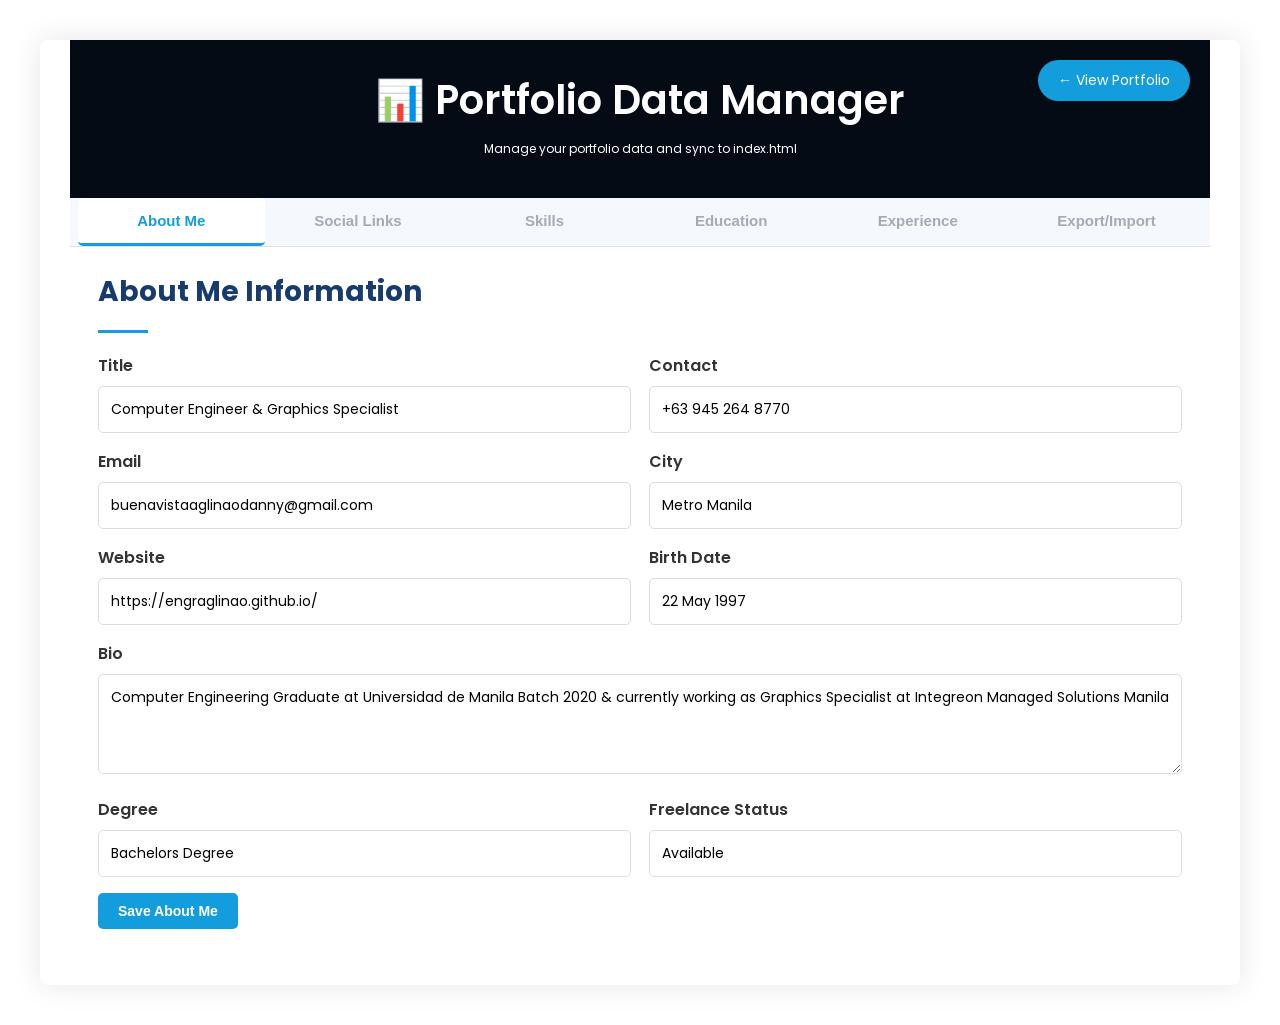
==== manage.html @ e318926f "ito naaa" ====
<!DOCTYPE html>
<html lang="en">
<head>
  <meta charset="UTF-8">
  <meta name="viewport" content="width=device-width, initial-scale=1.0">
  <title>Portfolio Data Manager</title>

  <!-- Google Fonts -->
  <link href="https://fonts.googleapis.com/css?family=Open+Sans:300,300i,400,400i,600,600i,700,700i|Raleway:300,300i,400,400i,500,500i,600,600i,700,700i|Poppins:300,300i,400,400i,500,500i,600,600i,700,700i" rel="stylesheet">

  <!-- Vendor CSS Files -->
  <link href="assets/vendor/bootstrap/css/bootstrap.min.css" rel="stylesheet">
  <link href="assets/vendor/bootstrap-icons/bootstrap-icons.css" rel="stylesheet">
  <link href="assets/vendor/boxicons/css/boxicons.min.css" rel="stylesheet">

  <!-- Template Main CSS File -->
  <link href="assets/css/style.css" rel="stylesheet">

  <style>
    * {
      margin: 0;
      padding: 0;
      box-sizing: border-box;
    }

    body {
      font-family: 'Poppins', sans-serif;
      color: #272829;
      background: white;
      min-height: 100vh;
      padding: 20px;
    }

    a {
      color: #149ddd;
      text-decoration: none;
    }

    a:hover {
      color: #37b3ed;
      text-decoration: none;
    }

    .container {
      max-width: 1200px;
      margin: 20px auto;
      background: white;
      border-radius: 8px;
      box-shadow: 0 0 30px rgba(0, 0, 0, 0.1);
      overflow: hidden;
    }

    header {
      background: #040b14;
      color: white;
      padding: 30px;
      text-align: center;
      position: relative;
    }

    header h1 {
      font-size: 2.5em;
      margin-bottom: 10px;
      font-weight: 600;
    }

    .back-to-index {
      position: absolute;
      top: 20px;
      right: 20px;
      background: #149ddd;
      color: white;
      padding: 10px 20px;
      border-radius: 50px;
      text-decoration: none;
      font-size: 14px;
      transition: 0.3s;
    }

    .tab-content h2 {
      font-size: 28px;
      font-weight: bold;
      margin-bottom: 20px;
      padding-bottom: 20px;
      position: relative;
      color: #173b6c;
    }

    .tab-content h2::after {
      content: "";
      position: absolute;
      display: block;
      width: 50px;
      height: 3px;
      background: #149ddd;
      bottom: 0;
      left: 0;
    }

    .tabs {
      display: grid;
      grid-auto-flow: column;
      gap: 0;
      overflow-x: auto;
      border-bottom: 1px solid #e0e0e0;
      background: #f5f8fd;
      padding: 0 8px;
      scrollbar-width: none;
    }

    .tabs::-webkit-scrollbar {
      display: none;
    }

    .tab-btn {
      min-width: 130px;
      padding: 14px 18px;
      border: none;
      background: transparent;
      cursor: pointer;
      font-size: 15px;
      font-weight: 700;
      border-bottom: 3px solid transparent;
      transition: all 0.25s ease;
      color: #a8a9b4;
      white-space: nowrap;
    }

    .tab-btn:hover {
      background: rgba(20, 157, 221, 0.1);
      color: #fff;
    }

    .tab-btn.active {
      color: #149ddd;
      border-bottom-color: #149ddd;
      background: white;
    }

    .tab-content {
      display: none;
      padding: 24px 28px 32px;
    }

    .tab-content.active {
      display: block;
      animation: fadeIn 0.25s ease;
    }

    @keyframes fadeIn {
      from { opacity: 0; }
      to { opacity: 1; }
    }

    .form-group {
      margin-bottom: 16px;
    }

    label {
      display: block;
      margin-bottom: 8px;
      font-weight: 600;
      color: #333;
    }

    input[type="text"],
    input[type="email"],
    input[type="url"],
    input[type="number"],
    textarea,
    select {
      width: 100%;
      padding: 12px;
      border: 1px solid #ddd;
      border-radius: 5px;
      font-size: 14px;
      font-family: inherit;
      transition: border-color 0.3s ease;
    }

    input[type="text"]:focus,
    input[type="email"]:focus,
    input[type="url"]:focus,
    input[type="number"]:focus,
    textarea:focus,
    select:focus {
      outline: none;
      border-color: #149ddd;
      box-shadow: 0 0 0 3px rgba(20, 157, 221, 0.1);
    }

    textarea {
      resize: vertical;
      min-height: 100px;
    }

    .button-group {
      display: flex;
      flex-wrap: wrap;
      gap: 10px;
      margin-bottom: 24px;
    }

    button {
      padding: 12px 24px;
      border: none;
      border-radius: 5px;
      font-size: 14px;
      font-weight: 600;
      cursor: pointer;
      transition: all 0.3s ease;
    }

    .btn-primary {
      background: #149ddd;
      color: white;
      border: none;
      padding: 10px 20px;
      border-radius: 5px;
      cursor: pointer;
      transition: all 0.3s ease;
    }

    .btn-primary:hover {
      background: #2eafec;
      color: white;
    }

    .btn-secondary {
      background: #6c757d;
      color: white;
      border: none;
      padding: 10px 20px;
      border-radius: 5px;
      cursor: pointer;
      transition: all 0.3s ease;
    }

    .btn-secondary:hover {
      background: #5a6268;
    }

    .btn-danger {
      background: #dc3545;
      color: white;
      border: none;
      padding: 10px 20px;
      border-radius: 5px;
      cursor: pointer;
      transition: all 0.3s ease;
    }

    .btn-danger:hover {
      background: #c82333;
    }

    .btn-small {
      padding: 8px 12px;
      font-size: 12px;
    }

    .card {
      background: #f5f8fd;
      border: 1px solid #e0e6ed;
      border-radius: 5px;
      padding: 15px;
      margin-bottom: 15px;
    }

    .card-header {
      display: flex;
      justify-content: space-between;
      align-items: center;
      margin-bottom: 10px;
    }

    .card-title {
      font-size: 16px;
      font-weight: 600;
      color: #333;
    }

    .card-actions {
      display: flex;
      gap: 10px;
    }

    .card-content {
      display: none;
      margin-top: 15px;
      padding-top: 15px;
      border-top: 1px solid #ddd;
    }

    .card-content.show {
      display: block;
    }

    .list-item {
      background: #f9fbff;
      padding: 14px 16px;
      margin: 10px 0;
      border-left: 4px solid #667eea;
      border-radius: 12px;
      display: flex;
      justify-content: space-between;
      align-items: center;
      gap: 12px;
    }

    .list-item-content {
      flex: 1;
      min-width: 0;
    }

    .list-item-content ul {
      list-style: none;
      padding-left: 0;
      margin: 6px 0 0;
    }

    .list-item-content ul li {
      margin-bottom: 4px;
    }

    .success-message {
      background: #d4edda;
      border: 1px solid #c3e6cb;
      color: #155724;
      padding: 15px;
      border-radius: 5px;
      margin-bottom: 20px;
      display: none;
    }

    .success-message.show {
      display: block;
      animation: slideDown 0.3s ease;
    }

    @keyframes slideDown {
      from { transform: translateY(-20px); opacity: 0; }
      to { transform: translateY(0); opacity: 1; }
    }

    .two-column {
      display: grid;
      grid-template-columns: repeat(2, minmax(0, 1fr));
      gap: 18px;
    }

    @media (max-width: 992px) {
      .two-column {
        grid-template-columns: 1fr;
      }
    }

    @media (max-width: 680px) {
      .tab-btn {
        min-width: 110px;
        padding: 12px 14px;
      }

      .container {
        margin: 10px;
      }

      .tab-content {
        padding: 18px 16px 24px;
      }

      button {
        width: 100%;
      }

      .card-actions {
        flex-direction: column;
        align-items: stretch;
      }

      .list-item {
        flex-direction: column;
        align-items: stretch;
      }
    }

    .json-preview {
      background: #f5f5f5;
      border: 1px solid #ddd;
      border-radius: 5px;
      padding: 15px;
      font-family: 'Courier New', monospace;
      font-size: 12px;
      max-height: 400px;
      overflow-y: auto;
      white-space: pre-wrap;
      word-break: break-word;
    }
  </style>
</head>
<body>
  <div class="container">
    <header>
      <a href="index.html" class="back-to-index">← View Portfolio</a>
      <h1>📊 Portfolio Data Manager</h1>
      <p>Manage your portfolio data and sync to index.html</p>
    </header>

    <div class="tabs">
      <button class="tab-btn active" onclick="switchTab('about')">About Me</button>
      <button class="tab-btn" onclick="switchTab('social')">Social Links</button>
      <button class="tab-btn" onclick="switchTab('skills')">Skills</button>
      <button class="tab-btn" onclick="switchTab('education')">Education</button>
      <button class="tab-btn" onclick="switchTab('experience')">Experience</button>
      <button class="tab-btn" onclick="switchTab('export')">Export/Import</button>
    </div>

    <div class="success-message" id="successMessage"></div>

    <!-- About Me Tab -->
    <div class="tab-content active" id="about">
      <h2>About Me Information</h2>
      <div class="two-column">
        <div>
          <div class="form-group">
            <label>Title</label>
            <input type="text" id="title" placeholder="e.g., Computer Engineer & Graphics Specialist">
          </div>
          <div class="form-group">
            <label>Email</label>
            <input type="email" id="email" placeholder="Enter email">
          </div>
        </div>
        <div>
          <div class="form-group">
            <label>Contact</label>
            <input type="text" id="contact" placeholder="Enter contact number">
          </div>
          <div class="form-group">
            <label>City</label>
            <input type="text" id="city" placeholder="Enter city">
          </div>
        </div>
      </div>
      <div class="two-column">
        <div class="form-group">
          <label>Website</label>
          <input type="url" id="website" placeholder="Enter website URL">
        </div>
        <div class="form-group">
          <label>Birth Date</label>
          <input type="text" id="birthDate" placeholder="e.g., 22 May 1997">
        </div>
      </div>
      <div class="form-group">
        <label>Bio</label>
        <textarea id="bio" placeholder="Enter your bio"></textarea>
      </div>
      <div class="two-column">
        <div class="form-group">
          <label>Degree</label>
          <input type="text" id="degree" placeholder="e.g., Bachelors Degree">
        </div>
        <div class="form-group">
          <label>Freelance Status</label>
          <input type="text" id="freelance" placeholder="e.g., Available">
        </div>
      </div>
      <div class="button-group">
        <button class="btn-primary" onclick="saveAbout()">Save About Me</button>
      </div>
    </div>

    <!-- Social Links Tab -->
    <div class="tab-content" id="social">
      <h2>Social Media Links</h2>
      <div class="form-group">
        <label>Facebook</label>
        <input type="url" id="facebook" placeholder="Enter Facebook URL">
      </div>
      <div class="form-group">
        <label>Instagram</label>
        <input type="url" id="instagram" placeholder="Enter Instagram URL">
      </div>
      <div class="form-group">
        <label>LinkedIn</label>
        <input type="url" id="linkedin" placeholder="Enter LinkedIn URL">
      </div>
      <div class="button-group">
        <button class="btn-primary" onclick="saveSocial()">Save Social Links</button>
      </div>
    </div>

    <!-- Skills Tab -->
    <div class="tab-content" id="skills">
      <h2>Skills Management</h2>
      <div class="button-group">
        <button class="btn-primary" onclick="openAddSkillForm()">+ Add Skill</button>
      </div>
      
      <div id="addSkillForm" style="display: none; background: #f9f9f9; padding: 20px; border-radius: 5px; margin-bottom: 20px;">
        <h3>Add New Skill</h3>
        <div class="form-group">
          <label>Skill Name</label>
          <input type="text" id="newSkillName" placeholder="e.g., Figma">
        </div>
        <div class="form-group">
          <label>Skill Type</label>
          <select id="newSkillType">
            <option value="App">App</option>
            <option value="Ability">Ability</option>
          </select>
        </div>
        <div class="form-group">
          <label>Icon Class (Boxicons)</label>
          <input type="text" id="newSkillIcon" placeholder="e.g., bx bxl-figma">
        </div>
        <div class="form-group">
          <label>Icon Color</label>
          <input type="text" id="newSkillIconColor" placeholder="e.g., #f24e1e">
        </div>
        <div class="form-group">
          <label>Description</label>
          <textarea id="newSkillDescription" rows="3" placeholder="Short description for this item"></textarea>
        </div>
        <div class="button-group">
          <button class="btn-primary" onclick="addSkill()">Add Skill</button>
          <button class="btn-secondary" onclick="closeAddSkillForm()">Cancel</button>
        </div>
      </div>

      <div id="editSkillForm" style="display: none; background: #f9f9f9; padding: 20px; border-radius: 5px; margin-bottom: 20px;">
        <h3>Edit Skill</h3>
        <div class="form-group">
          <label>Skill Name</label>
          <input type="text" id="editSkillName" placeholder="e.g., Figma">
        </div>
        <div class="form-group">
          <label>Skill Type</label>
          <select id="editSkillType">
            <option value="App">App</option>
            <option value="Ability">Ability</option>
          </select>
        </div>
        <div class="form-group">
          <label>Icon Class (Boxicons)</label>
          <input type="text" id="editSkillIcon" placeholder="e.g., bx bxl-figma">
        </div>
        <div class="form-group">
          <label>Icon Color</label>
          <input type="text" id="editSkillIconColor" placeholder="e.g., #f24e1e">
        </div>
        <div class="form-group">
          <label>Description</label>
          <textarea id="editSkillDescription" rows="3" placeholder="Short description for this item"></textarea>
        </div>
        <div class="button-group">
          <button class="btn-primary" onclick="updateSkill()">Update Skill</button>
          <button class="btn-secondary" onclick="closeEditSkillForm()">Cancel</button>
        </div>
      </div>

      <div id="skillsList"></div>
    </div>

    <!-- Education Tab -->
    <div class="tab-content" id="education">
      <h2>Education Management</h2>
      <div class="button-group">
        <button class="btn-primary" onclick="openAddEducationForm()">+ Add Education</button>
      </div>

      <div id="addEducationForm" style="display: none; background: #f9f9f9; padding: 20px; border-radius: 5px; margin-bottom: 20px;">
        <h3>Add New Education</h3>
        <div class="form-group">
          <label>Level</label>
          <input type="text" id="newEducLevel" placeholder="e.g., Tertiary">
        </div>
        <div class="form-group">
          <label>Years</label>
          <input type="text" id="newEducYears" placeholder="e.g., 2014-2020">
        </div>
        <div class="form-group">
          <label>Degree/School</label>
          <input type="text" id="newEducDegree" placeholder="e.g., Bachelor of Science in Computer Engineering">
        </div>
        <div class="form-group">
          <label>School/Location</label>
          <input type="text" id="newEducSchool" placeholder="Enter school/location">
        </div>
        <div class="button-group">
          <button class="btn-primary" onclick="addEducation()">Add Education</button>
          <button class="btn-secondary" onclick="closeAddEducationForm()">Cancel</button>
        </div>
      </div>

      <div id="editEducationForm" style="display: none; background: #f9f9f9; padding: 20px; border-radius: 5px; margin-bottom: 20px;">
        <h3>Edit Education</h3>
        <div class="form-group">
          <label>Level</label>
          <input type="text" id="editEducLevel" placeholder="e.g., Tertiary">
        </div>
        <div class="form-group">
          <label>Years</label>
          <input type="text" id="editEducYears" placeholder="e.g., 2014-2020">
        </div>
        <div class="form-group">
          <label>Degree/School</label>
          <input type="text" id="editEducDegree" placeholder="e.g., Bachelor of Science in Computer Engineering">
        </div>
        <div class="form-group">
          <label>School/Location</label>
          <input type="text" id="editEducSchool" placeholder="Enter school/location">
        </div>
        <div class="button-group">
          <button class="btn-primary" onclick="updateEducation()">Update Education</button>
          <button class="btn-secondary" onclick="closeEditEducationForm()">Cancel</button>
        </div>
      </div>

      <div id="educationList"></div>
    </div>

    <!-- Experience Tab -->
    <div class="tab-content" id="experience">
      <h2>Experience Management</h2>
      <div class="button-group">
        <button class="btn-primary" onclick="openAddExperienceForm()">+ Add Experience</button>
      </div>

      <div id="addExperienceForm" style="display: none; background: #f9f9f9; padding: 20px; border-radius: 5px; margin-bottom: 20px;">
        <h3>Add New Experience</h3>
        <div class="form-group">
          <label>Position</label>
          <input type="text" id="newExpPosition" placeholder="e.g., Graphics Specialist">
        </div>
        <div class="form-group">
          <label>Years</label>
          <input type="text" id="newExpYears" placeholder="e.g., May 21, 2021 - May 14, 2022">
        </div>
        <div class="form-group">
          <label>Company</label>
          <input type="text" id="newExpCompany" placeholder="e.g., Integreon Managed Solutions">
        </div>
        <div class="form-group">
          <label>Description</label>
          <div id="newExpDescriptionList" style="margin-bottom: 10px;"></div>
          <button type="button" class="btn-secondary btn-small" onclick="addExperienceBullet('newExpDescriptionList')">+ Add Bullet</button>
        </div>
        <div class="button-group">
          <button class="btn-primary" onclick="addExperience()">Add Experience</button>
          <button class="btn-secondary" onclick="closeAddExperienceForm()">Cancel</button>
        </div>
      </div>

      <div id="editExperienceForm" style="display: none; background: #f9f9f9; padding: 20px; border-radius: 5px; margin-bottom: 20px;">
        <h3>Edit Experience</h3>
        <div class="form-group">
          <label>Position</label>
          <input type="text" id="editExpPosition" placeholder="e.g., Graphics Specialist">
        </div>
        <div class="form-group">
          <label>Years</label>
          <input type="text" id="editExpYears" placeholder="e.g., May 21, 2021 - May 14, 2022">
        </div>
        <div class="form-group">
          <label>Company</label>
          <input type="text" id="editExpCompany" placeholder="e.g., Integreon Managed Solutions">
        </div>
        <div class="form-group">
          <label>Description</label>
          <div id="editExpDescriptionList" style="margin-bottom: 10px;"></div>
          <button type="button" class="btn-secondary btn-small" onclick="addExperienceBullet('editExpDescriptionList')">+ Add Bullet</button>
        </div>
        <div class="button-group">
          <button class="btn-primary" onclick="updateExperience()">Update Experience</button>
          <button class="btn-secondary" onclick="closeEditExperienceForm()">Cancel</button>
        </div>
      </div>

      <div id="experienceList"></div>
    </div>

    <!-- Export/Import Tab -->
    <div class="tab-content" id="export">
      <h2>Data Export & Import</h2>
      <div class="button-group">
        <button class="btn-primary" onclick="exportData()">📥 Export JSON</button>
        <button class="btn-secondary" onclick="syncToFile()">💾 Sync to File</button>
        <button class="btn-secondary" onclick="clearLocalStorage()">🗑️ Clear Local Data</button>
      </div>
      <div class="form-group">
        <label>Current Data (Read-only)</label>
        <div class="json-preview" id="jsonPreview"></div>
      </div>
      <div class="form-group">
        <label>Instructions:</label>
        <div style="background: #f0f8ff; padding: 15px; border-radius: 5px; border-left: 4px solid #667eea;">
          <strong>How to sync changes to your website:</strong><br>
          1. Make changes in the tabs above<br>
          2. Click "💾 Sync to File" to download updated data.json<br>
          3. Replace your existing data.json file with the downloaded one<br>
          4. Refresh index.html to see the changes<br><br>
          <em>Note: Changes are automatically reflected in index.html when you refresh the page, but the file sync ensures permanent storage.</em>
        </div>
      </div>
    </div>
  </div>

  <script>
    let data = {};

    // Load data on page load
    window.addEventListener('DOMContentLoaded', () => {
      loadData();
      displayProfile();
      displaySocial();
      displaySkills();
      displayEducation();
      displayExperience();
      displayJsonPreview();
    });

    function loadData() {
      // First try to load from localStorage (for unsaved changes)
      const localData = localStorage.getItem('portfolioData');
      if (localData) {
        data = JSON.parse(localData);
        console.log('Loaded data from localStorage');
      } else {
        // Fall back to data.json file
        fetch('data.json')
          .then(response => response.json())
          .then(json => {
            data = json;
            console.log('Loaded data from data.json');
            populateFields();
          })
          .catch(error => console.error('Error loading data.json:', error));
      }
      
      // Populate fields regardless of data source
      populateFields();
    }

    function populateFields() {
      // About Me
      document.getElementById('title').value = data.profile?.title || '';
      document.getElementById('email').value = data.profile?.email || '';
      document.getElementById('contact').value = data.profile?.contact || '';
      document.getElementById('city').value = data.profile?.city || '';
      document.getElementById('website').value = data.profile?.website || '';
      document.getElementById('birthDate').value = data.profile?.birthDate || '';
      document.getElementById('bio').value = data.profile?.bio || '';
      document.getElementById('degree').value = data.profile?.degree || '';
      document.getElementById('freelance').value = data.profile?.freelance || '';

      // Social
      document.getElementById('facebook').value = data.social?.facebook || '';
      document.getElementById('instagram').value = data.social?.instagram || '';
      document.getElementById('linkedin').value = data.social?.linkedin || '';
    }

    function switchTab(tabName) {
      // Hide all tabs
      document.querySelectorAll('.tab-content').forEach(tab => {
        tab.classList.remove('active');
      });
      document.querySelectorAll('.tab-btn').forEach(btn => {
        btn.classList.remove('active');
      });

      // Show selected tab
      document.getElementById(tabName).classList.add('active');
      event.target.classList.add('active');
    }

    function saveAbout() {
      data.profile = {
        name: data.profile?.name || 'Danny Aglinao', // Keep existing name
        fullName: data.profile?.fullName || 'Dan Aglinao', // Keep existing full name
        title: document.getElementById('title').value,
        bio: document.getElementById('bio').value,
        profileImage: data.profile?.profileImage || 'assets/img/profile-img.jpg',
        birthDate: document.getElementById('birthDate').value,
        website: document.getElementById('website').value,
        contact: document.getElementById('contact').value,
        email: document.getElementById('email').value,
        city: document.getElementById('city').value,
        degree: document.getElementById('degree').value,
        freelance: document.getElementById('freelance').value
      };
      saveDataToFile();
      showSuccess('About Me saved successfully!');
    }

    function saveSocial() {
      data.social = {
        facebook: document.getElementById('facebook').value,
        instagram: document.getElementById('instagram').value,
        linkedin: document.getElementById('linkedin').value
      };
      saveDataToFile();
      showSuccess('Social links saved successfully!');
    }

    function displayProfile() {
      // Profile display logic here
    }

    function displaySocial() {
      // Social display logic here
    }

    function openAddSkillForm() {
      document.getElementById('addSkillForm').style.display = 'block';
    }

    function closeAddSkillForm() {
      document.getElementById('addSkillForm').style.display = 'none';
      document.getElementById('newSkillName').value = '';
      document.getElementById('newSkillType').value = 'App';
      document.getElementById('newSkillIcon').value = '';
      document.getElementById('newSkillIconColor').value = '';
      document.getElementById('newSkillDescription').value = '';
    }

    function addSkill() {
      const name = document.getElementById('newSkillName').value.trim();
      const type = document.getElementById('newSkillType').value;
      const icon = document.getElementById('newSkillIcon').value.trim();
      const iconColor = document.getElementById('newSkillIconColor').value.trim();
      const description = document.getElementById('newSkillDescription').value.trim();

      if (!name || !type) {
        alert('Please fill in all fields');
        return;
      }
      if (type === 'App' && !icon) {
        alert('Please add an icon class for app skills');
        return;
      }
      if (type === 'Ability' && !description) {
        alert('Please add a description for ability skills');
        return;
      }

      if (!data.skills) data.skills = [];
      data.skills.push({ name, type, icon, iconColor, description });
      saveDataToFile();
      displaySkills();
      closeAddSkillForm();
      showSuccess('Skill added successfully!');
    }

    function editSkill(index) {
      const skill = data.skills[index];
      document.getElementById('editSkillName').value = skill.name;
      document.getElementById('editSkillType').value = skill.type || 'App';
      document.getElementById('editSkillIcon').value = skill.icon || '';
      document.getElementById('editSkillIconColor').value = skill.iconColor || '';
      document.getElementById('editSkillDescription').value = skill.description || '';
      document.getElementById('editSkillForm').style.display = 'block';
      document.getElementById('editSkillForm').dataset.editIndex = index;
      document.getElementById('addSkillForm').style.display = 'none';
    }

    function updateSkill() {
      const index = parseInt(document.getElementById('editSkillForm').dataset.editIndex);
      const name = document.getElementById('editSkillName').value.trim();
      const type = document.getElementById('editSkillType').value;
      const icon = document.getElementById('editSkillIcon').value.trim();
      const iconColor = document.getElementById('editSkillIconColor').value.trim();
      const description = document.getElementById('editSkillDescription').value.trim();

      if (!name || !type) {
        alert('Please fill in all fields');
        return;
      }
      if (type === 'App' && !icon) {
        alert('Please add an icon class for app skills');
        return;
      }
      if (type === 'Ability' && !description) {
        alert('Please add a description for ability skills');
        return;
      }

      data.skills[index] = { name, type, icon, iconColor, description };
      saveDataToFile();
      displaySkills();
      closeEditSkillForm();
      showSuccess('Skill updated successfully!');
    }

    function closeEditSkillForm() {
      document.getElementById('editSkillForm').style.display = 'none';
      document.getElementById('editSkillName').value = '';
      document.getElementById('editSkillType').value = 'App';
      document.getElementById('editSkillIcon').value = '';
      document.getElementById('editSkillIconColor').value = '';
      document.getElementById('editSkillDescription').value = '';
      delete document.getElementById('editSkillForm').dataset.editIndex;
    }

    function displaySkills() {
      const list = document.getElementById('skillsList');
      list.innerHTML = '';
      
      if (!data.skills) return;

      data.skills.forEach((skill, index) => {
        const item = document.createElement('div');
        item.className = 'list-item';
        item.innerHTML = `
          <div class="list-item-content">
            <span class="skill-type">${skill.type}</span>
            <i class="bx ${skill.icon || 'bxs-star'}"></i>
            <strong>${skill.name}</strong>
            ${skill.description ? `<p>${skill.description}</p>` : ''}
          </div>
          <div class="card-actions">
            <button class="btn-secondary btn-small" onclick="editSkill(${index})">Edit</button>
            <button class="btn-danger btn-small" onclick="deleteSkill(${index})">Delete</button>
          </div>
        `;
        list.appendChild(item);
      });
    }

    function openAddEducationForm() {
      document.getElementById('addEducationForm').style.display = 'block';
    }

    function closeAddEducationForm() {
      document.getElementById('addEducationForm').style.display = 'none';
      document.getElementById('newEducLevel').value = '';
      document.getElementById('newEducYears').value = '';
      document.getElementById('newEducDegree').value = '';
      document.getElementById('newEducSchool').value = '';
    }

    function addEducation() {
      const level = document.getElementById('newEducLevel').value;
      const years = document.getElementById('newEducYears').value;
      const degree = document.getElementById('newEducDegree').value;
      const school = document.getElementById('newEducSchool').value;

      if (!level || !years || !degree || !school) {
        alert('Please fill in all fields');
        return;
      }

      if (!data.education) data.education = [];
      data.education.push({ level, years, degree, school });
      saveDataToFile();
      displayEducation();
      closeAddEducationForm();
      showSuccess('Education added successfully!');
    }

    function editEducation(index) {
      const edu = data.education[index];
      document.getElementById('editEducLevel').value = edu.level;
      document.getElementById('editEducYears').value = edu.years;
      document.getElementById('editEducDegree').value = edu.degree;
      document.getElementById('editEducSchool').value = edu.school;
      document.getElementById('editEducationForm').style.display = 'block';
      document.getElementById('editEducationForm').dataset.editIndex = index;
      document.getElementById('addEducationForm').style.display = 'none';
    }

    function updateEducation() {
      const index = parseInt(document.getElementById('editEducationForm').dataset.editIndex);
      const level = document.getElementById('editEducLevel').value;
      const years = document.getElementById('editEducYears').value;
      const degree = document.getElementById('editEducDegree').value;
      const school = document.getElementById('editEducSchool').value;

      if (!level || !years || !degree || !school) {
        alert('Please fill in all fields');
        return;
      }

      data.education[index] = { level, years, degree, school };
      saveDataToFile();
      displayEducation();
      closeEditEducationForm();
      showSuccess('Education updated successfully!');
    }

    function closeEditEducationForm() {
      document.getElementById('editEducationForm').style.display = 'none';
      document.getElementById('editEducLevel').value = '';
      document.getElementById('editEducYears').value = '';
      document.getElementById('editEducDegree').value = '';
      document.getElementById('editEducSchool').value = '';
      delete document.getElementById('editEducationForm').dataset.editIndex;
    }

    function displayEducation() {
      const list = document.getElementById('educationList');
      list.innerHTML = '';
      
      if (!data.education) return;

      data.education.forEach((edu, index) => {
        const item = document.createElement('div');
        item.className = 'list-item';
        item.innerHTML = `
          <div class="list-item-content">
            <strong>${edu.degree}</strong> (${edu.years})<br>
            <small>${edu.level} | ${edu.school}</small>
          </div>
          <div class="card-actions">
            <button class="btn-secondary btn-small" onclick="editEducation(${index})">Edit</button>
            <button class="btn-danger btn-small" onclick="deleteEducation(${index})">Delete</button>
          </div>
        `;
        list.appendChild(item);
      });
    }

    function openAddExperienceForm() {
      document.getElementById('addExperienceForm').style.display = 'block';
      initializeExperienceBullets('newExpDescriptionList');
    }

    function closeAddExperienceForm() {
      document.getElementById('addExperienceForm').style.display = 'none';
      document.getElementById('newExpPosition').value = '';
      document.getElementById('newExpYears').value = '';
      document.getElementById('newExpCompany').value = '';
      clearExperienceBullets('newExpDescriptionList');
    }

    function addExperienceBullet(listId, value = '') {
      const list = document.getElementById(listId);
      const bulletItem = document.createElement('div');
      bulletItem.style.display = 'flex';
      bulletItem.style.alignItems = 'center';
      bulletItem.style.marginBottom = '8px';
      bulletItem.innerHTML = `
        <input type="text" class="experience-bullet" value="${value}" placeholder="Bullet text" style="flex: 1; padding: 10px; border: 1px solid #ddd; border-radius: 5px; margin-right: 10px;">
        <button type="button" class="btn-danger btn-small" onclick="removeExperienceBullet(this)">Remove</button>
      `;
      list.appendChild(bulletItem);
    }

    function removeExperienceBullet(button) {
      const item = button.closest('div');
      if (item) item.remove();
    }

    function getExperienceBullets(listId) {
      const inputs = document.querySelectorAll(`#${listId} .experience-bullet`);
      return Array.from(inputs).map(input => input.value.trim()).filter(Boolean);
    }

    function clearExperienceBullets(listId) {
      const list = document.getElementById(listId);
      if (list) list.innerHTML = '';
    }

    function initializeExperienceBullets(listId, values = ['']) {
      const list = document.getElementById(listId);
      if (!list) return;
      list.innerHTML = '';
      const bullets = Array.isArray(values) ? values : [values];
      bullets.forEach(value => addExperienceBullet(listId, value));
    }

    function addExperience() {
      const position = document.getElementById('newExpPosition').value;
      const years = document.getElementById('newExpYears').value;
      const company = document.getElementById('newExpCompany').value;
      const description = getExperienceBullets('newExpDescriptionList');

      if (!position || !years || !company || description.length === 0) {
        alert('Please fill in all fields and add at least one bullet.');
        return;
      }

      if (!data.experience) data.experience = [];
      data.experience.push({ position, years, company, description });
      saveDataToFile();
      displayExperience();
      closeAddExperienceForm();
      showSuccess('Experience added successfully!');
    }

    function editExperience(index) {
      const exp = data.experience[index];
      document.getElementById('editExpPosition').value = exp.position;
      document.getElementById('editExpYears').value = exp.years;
      document.getElementById('editExpCompany').value = exp.company;
      const bullets = Array.isArray(exp.description) ? exp.description : String(exp.description).split('\n').map(line => line.trim()).filter(Boolean);
      initializeExperienceBullets('editExpDescriptionList', bullets.length ? bullets : ['']);
      document.getElementById('editExperienceForm').style.display = 'block';
      document.getElementById('editExperienceForm').dataset.editIndex = index;
      document.getElementById('addExperienceForm').style.display = 'none';
    }

    function updateExperience() {
      const index = parseInt(document.getElementById('editExperienceForm').dataset.editIndex);
      const position = document.getElementById('editExpPosition').value;
      const years = document.getElementById('editExpYears').value;
      const company = document.getElementById('editExpCompany').value;
      const description = getExperienceBullets('editExpDescriptionList');

      if (!position || !years || !company || description.length === 0) {
        alert('Please fill in all fields and add at least one bullet.');
        return;
      }

      data.experience[index] = { position, years, company, description };
      saveDataToFile();
      displayExperience();
      closeEditExperienceForm();
      showSuccess('Experience updated successfully!');
    }

    function closeEditExperienceForm() {
      document.getElementById('editExperienceForm').style.display = 'none';
      document.getElementById('editExpPosition').value = '';
      document.getElementById('editExpYears').value = '';
      document.getElementById('editExpCompany').value = '';
      clearExperienceBullets('editExpDescriptionList');
      delete document.getElementById('editExperienceForm').dataset.editIndex;
    }

    function displayExperience() {
      const list = document.getElementById('experienceList');
      list.innerHTML = '';
      
      if (!data.experience) return;

      data.experience.forEach((exp, index) => {
        const descriptionHtml = Array.isArray(exp.description)
          ? `<ul>${exp.description.map(bullet => `<li>${bullet}</li>`).join('')}</ul>`
          : `<small>${exp.description}</small>`;

        const item = document.createElement('div');
        item.className = 'list-item';
        item.innerHTML = `
          <div class="list-item-content">
            <strong>${exp.position}</strong> at ${exp.company}<br>
            <small>${exp.years}</small><br>
            ${descriptionHtml}
          </div>
          <div class="card-actions">
            <button class="btn-secondary btn-small" onclick="editExperience(${index})">Edit</button>
            <button class="btn-danger btn-small" onclick="deleteExperience(${index})">Delete</button>
          </div>
        `;
        list.appendChild(item);
      });
    }

    function displayJsonPreview() {
      document.getElementById('jsonPreview').textContent = JSON.stringify(data, null, 2);
    }

    function saveDataToFile() {
      // Save to localStorage for immediate use
      localStorage.setItem('portfolioData', JSON.stringify(data));
      displayJsonPreview();
      
      // Also update the global data variable for immediate sync
      window.portfolioData = data;
    }

    function exportData() {
      const dataStr = JSON.stringify(data, null, 2);
      const dataBlob = new Blob([dataStr], { type: 'application/json' });
      const url = URL.createObjectURL(dataBlob);
      const link = document.createElement('a');
      link.href = url;
      link.download = 'data.json';
      link.click();
      showSuccess('Data exported successfully!');
    }

    function syncToFile() {
      const dataStr = JSON.stringify(data, null, 2);
      const dataBlob = new Blob([dataStr], { type: 'application/json' });
      const url = URL.createObjectURL(dataBlob);
      const link = document.createElement('a');
      link.href = url;
      link.download = 'data.json';
      link.click();
      URL.revokeObjectURL(url);
      showSuccess('data.json file downloaded! Replace your existing data.json file with this one.');
    }

    function clearLocalStorage() {
      if (confirm('Are you sure you want to clear all local changes? This will reload the original data.json file.')) {
        localStorage.removeItem('portfolioData');
        location.reload();
      }
    }

    function syncToIndex() {
      alert('Changes are automatically synced to index.html when you refresh the page!\n\nTo make changes permanent:\n1. Click "💾 Sync to File" \n2. Download the new data.json\n3. Replace your existing data.json file\n4. Refresh index.html');
      showSuccess('Sync information displayed!');
    }

    function showSuccess(message) {
      const msgEl = document.getElementById('successMessage');
      msgEl.textContent = message;
      msgEl.classList.add('show');
      setTimeout(() => {
        msgEl.classList.remove('show');
      }, 3000);
    }
  </script>
</body>
</html>
---- assets/css/style.css ----
/*--------------------------------------------------------------
# General
--------------------------------------------------------------*/
@import url('https://fonts.googleapis.com/css2?family=Clicker+Script&family=Poppins:wght@200;300;400;500;600;700&display=swap');

body {
  font-family: 'Poppins', sans-serif;
  color: #272829;
}

p {
  font-size: 12px !important;
  margin-bottom: 10px !important;
}

ul li {
  font-size: 12px !important;
}

a {
  color: #149ddd;
  text-decoration: none;
}

a:hover {
  color: #37b3ed;
  text-decoration: none;
}

/*--------------------------------------------------------------
# Back to top button
--------------------------------------------------------------*/
.back-to-top {
  position: fixed;
  visibility: hidden;
  opacity: 0;
  right: 15px;
  bottom: 15px;
  z-index: 996;
  background: #149ddd;
  width: 40px;
  height: 40px;
  border-radius: 50px;
  transition: all 0.4s;
}

.back-to-top i {
  font-size: 28px;
  color: #fff;
  line-height: 0;
}

.back-to-top:hover {
  background: #2eafec;
  color: #fff;
}

.back-to-top.active {
  visibility: visible;
  opacity: 1;
}

/*--------------------------------------------------------------
# Header
--------------------------------------------------------------*/
#header {
  position: fixed;
  top: 0;
  left: 0;
  bottom: 0;
  width: 300px;
  transition: all ease-in-out 0.5s;
  z-index: 9997;
  transition: all 0.5s;
  padding: 0 15px;
  background: #040b14;
  overflow-y: auto;
}

#header .profile img {
  margin: 15px auto;
  display: block;
  width: 120px;
  border: 8px solid #2c2f3f;
}

#header .profile h1 {
  font-size: 24px;
  margin: 0;
  padding: 0;
  font-weight: 600;
  -moz-text-align-last: center;
  text-align-last: center;
  font-family: "Poppins", sans-serif;
}

#header .profile h1 a,
#header .profile h1 a:hover {
  color: #fff;
  text-decoration: none;
}

#header .profile .social-links a {
  font-size: 18px;
  display: inline-block;
  background: #212431;
  color: #fff;
  line-height: 1;
  padding: 8px 0;
  margin-right: 4px;
  border-radius: 50%;
  text-align: center;
  width: 36px;
  height: 36px;
  transition: 0.3s;
}

#header .profile .social-links a:hover {
  background: #149ddd;
  color: #fff;
  text-decoration: none;
}

#main {
  margin-left: 300px;
}

.container,
.container-fluid {
  padding-left: 30px;
  padding-right: 30px;
}

@media (max-width: 1199px) {
  #header {
    left: -300px;
  }

  #main {
    margin-left: 0;
  }

  .container,
  .container-fluid {
    padding-left: 12px;
    padding-right: 12px;
  }
}

/*--------------------------------------------------------------
# Navigation Menu
--------------------------------------------------------------*/
/* Desktop Navigation */
.nav-menu {
  padding: 30px 0 0 0;
}

.nav-menu * {
  margin: 0;
  padding: 0;
  list-style: none;
}

.nav-menu>ul>li {
  position: relative;
  white-space: nowrap;
}

.nav-menu a,
.nav-menu a:focus {
  display: flex;
  align-items: center;
  color: #a8a9b4;
  padding: 12px 15px;
  margin-bottom: 8px;
  transition: 0.3s;
  font-size: 15px;
}

.nav-menu a i,
.nav-menu a:focus i {
  font-size: 24px;
  padding-right: 8px;
  color: #6f7180;
}

.nav-menu a:hover,
.nav-menu .active,
.nav-menu .active:focus,
.nav-menu li:hover>a {
  text-decoration: none;
  color: #fff;
}

.nav-menu a:hover i,
.nav-menu .active i,
.nav-menu .active:focus i,
.nav-menu li:hover>a i {
  color: #149ddd;
}

/* Mobile Navigation */
.mobile-nav-toggle {
  position: fixed;
  right: 15px;
  top: 15px;
  z-index: 9998;
  border: 0;
  font-size: 24px;
  transition: all 0.4s;
  outline: none !important;
  background-color: #149ddd;
  color: #fff;
  width: 40px;
  height: 40px;
  display: inline-flex;
  align-items: center;
  justify-content: center;
  line-height: 0;
  border-radius: 50px;
  cursor: pointer;
}

.mobile-nav-active {
  overflow: hidden;
}

.mobile-nav-active #header {
  left: 0;
}

/*--------------------------------------------------------------
# Hero Section
--------------------------------------------------------------*/
#hero {
  width: 100%;
  height: 100vh;
  background: url("../img/hero-bg.jpg") center;
  background-size: cover;
}

#hero:before {
  content: "";
  background: rgba(5, 13, 24, 0.3);
  position: absolute;
  bottom: 0;
  top: 0;
  left: 0;
  right: 0;
  z-index: 1;
}

#hero .hero-container {
  position: relative;
  z-index: 2;
  min-width: 300px;
}

#hero h1 {
  margin: 0 0 10px 0;
  font-size: 64px;
  font-weight: 700;
  line-height: 56px;
  color: #fff;
}

#hero p {
  color: #fff;
  margin-bottom: 50px;
  font-size: 26px !important;
  font-family: "Poppins", sans-serif;
}

#hero p span {
  color: #fff;
  padding-bottom: 4px;
  letter-spacing: 1px;
  border-bottom: 3px solid #149ddd;
}

@media (min-width: 1024px) {
  #hero {
    background-attachment: fixed;
  }
}

@media (max-width: 768px) {
  #hero h1 {
    font-size: 28px;
    line-height: 36px;
  }

  #hero h2 {
    font-size: 18px;
    line-height: 24px;
    margin-bottom: 30px;
  }
}

/*--------------------------------------------------------------
# Sections General
--------------------------------------------------------------*/
section {
  padding: 30px 0;
  overflow: hidden;
}

.section-bg {
  background: #f5f8fd;
}

.resume .section-title {
  padding-bottom: 0px !important;
}

.section-title h2 {
  font-size: 28px;
  font-weight: bold;
  margin-bottom: 20px;
  padding-bottom: 20px;
  position: relative;
  color: #173b6c;
}

.section-title h2::after {
  content: "";
  position: absolute;
  display: block;
  width: 50px;
  height: 3px;
  background: #149ddd;
  bottom: 0;
  left: 0;
}

.section-title p {
  margin-bottom: 0;
}

/*--------------------------------------------------------------
# About
--------------------------------------------------------------*/
.about .content h3 {
  font-weight: 700;
  font-size: 26px;
  color: #173b6c;
}

.about .content ul {
  list-style: none;
  padding: 0;
}

.about .content ul li {
  margin-bottom: 26px;
  display: flex;
  align-items: center;
}

.about .content ul strong {
  margin-right: 10px;
}

.about .content ul i {
  font-size: 12px;
  margin-right: 5px;
  color: #149ddd;
  line-height: 0;
}

.about .content p:last-child {
  margin-bottom: 0;
}


/*--------------------------------------------------------------
# Facts

.facts {
  padding-bottom: 30px;
}

.facts .count-box {
  padding: 30px;
  width: 100%;
}

.facts .count-box i {
  display: block;
  font-size: 44px;
  color: #149ddd;
  float: left;
  line-height: 0;
}

.facts .count-box span {
  font-size: 48px;
  line-height: 40px;
  display: block;
  font-weight: 700;
  color: #050d18;
  margin-left: 60px;
}

.facts .count-box p {
  padding: 15px 0 0 0;
  margin: 0 0 0 60px;
  font-family: "Raleway", sans-serif;
  font-size: 14px;
  color: #122f57;
}

.facts .count-box a {
  font-weight: 600;
  display: block;
  margin-top: 20px;
  color: #122f57;
  font-size: 15px;
  font-family: "Poppins", sans-serif;
  transition: ease-in-out 0.3s;
}

.facts .count-box a:hover {
  color: #1f5297;
}
--------------------------------------------------------------*/

/*--------------------------------------------------------------
# Skills
--------------------------------------------------------------*/
.skills-grid {
  display: grid;
  grid-template-columns: repeat(auto-fit, minmax(120px, 1fr));
  gap: 20px;
  padding: 20px 0;
}

.skill-item {
  display: flex;
  justify-content: center;
  align-items: center;
}

.skill-card {
  position: relative;
  width: 100%;
  aspect-ratio: 1 / 1;
  display: flex;
  flex-direction: column;
  justify-content: flex-end;
  align-items: center;
  padding: 110px 18px 18px;
  background: white;
  border-radius: 24px;
  box-shadow: 0 12px 28px rgba(3, 22, 66, 0.08);
  transition: transform 0.3s ease, box-shadow 0.3s ease;
  text-align: center;
  cursor: pointer;
}

.skill-card:hover {
  transform: translateY(-8px);
  box-shadow: 0 16px 36px rgba(3, 22, 66, 0.15);
}

.skill-icon-circle {
  width: 72px;
  height: 72px;
  display: flex;
  align-items: center;
  justify-content: center;
  position: absolute;
  top: 18px;
  border-radius: 50%;
  background: #ecf4ff;
  border: 1px solid rgba(20, 157, 221, 0.18);
  transition: transform 0.3s ease, background 0.3s ease;
}

.skill-card:hover .skill-icon-circle {
  transform: translateY(-4px);
  background: rgba(20, 157, 221, 0.1);
}

.skill-icon-circle i {
  font-size: 34px;
  color: #149ddd;
}

.skill-name {
  margin-top: auto;
  font-size: 14px;
  font-weight: 600;
  color: #131a35;
  text-align: center;
  line-height: 1.3;
  overflow-wrap: anywhere;
  width: 100%;
  padding-top: 0;
}

.skill-section h3 {
  font-size: 22px;
  color: #0d1737;
}

.ability-section {
  margin-top: 20px;
}

.abilities-list {
  padding-left: 20px;
  margin: 0;
  color: #28314b;
}

.abilities-list li {
  margin-bottom: 12px;
  font-size: 15px;
  line-height: 1.7;
}

.ability-section h3 {
  margin-bottom: 16px;
}

@media (max-width: 768px) {
  .skills-grid {
    grid-template-columns: repeat(auto-fit, minmax(160px, 1fr));
    gap: 15px;
  }

  .skill-card {
    padding: 18px 14px 14px;
  }

  .skill-icon-circle {
    width: 62px;
    height: 62px;
    top: 18px;
  }

  .skill-icon-circle i {
    font-size: 30px;
  }

  .ability-grid {
    grid-template-columns: repeat(auto-fit, minmax(180px, 1fr));
  }
}

@media (max-width: 480px) {
  .skills-grid {
    grid-template-columns: repeat(auto-fit, minmax(140px, 1fr));
    gap: 12px;
  }

  .skill-card {
    padding: 14px 12px 12px;
  }

  .skill-icon-circle {
    width: 54px;
    height: 54px;
    top: 16px;
  }

  .skill-icon-circle i {
    font-size: 26px;
  }

  .ability-grid {
    grid-template-columns: repeat(auto-fit, minmax(140px, 1fr));
  }
}

/* Keep old styles for fallback */
.skills .progress {
  height: 60px;
  display: block;
  background: none;
  border-radius: 0;
}

.skills .progress .skill {
  padding: 0;
  margin: 0 0 6px 0;
  text-transform: uppercase;
  display: block;
  font-weight: 600;
  font-family: "Poppins", sans-serif;
  color: #050d18;
}

.skills .progress .skill .val {
  float: right;
  font-style: normal;
}

.skills .progress-bar-wrap {
  background: #dce8f8;
  height: 10px;
}

.skills .progress-bar {
  width: 1px;
  height: 10px;
  transition: 0.9s;
  background-color: #149ddd;
}

/*--------------------------------------------------------------
# Resume
--------------------------------------------------------------*/
.resume .resume-title {
  font-size: 24px;
  font-weight: 700;
  margin-top: 20px;
  margin-bottom: 20px;
  color: #050d18;
}

.resume .resume-item {
  padding: 0 0 20px 20px;
  margin-top: -2px;
  border-left: 2px solid #1f5297;
  position: relative;
}

.resume .resume-item h4 {
  line-height: 18px;
  font-size: 16px;
  font-weight: 600;
  text-transform: uppercase;
  font-family: "Poppins", sans-serif;
  color: #050d18;
  margin-bottom: 10px;
}

.resume .resume-item h5 {
  font-size: 12px;
  background: #e4edf9;
  padding: 5px 15px;
  display: inline-block;
  font-weight: 600;
  margin-bottom: 10px;
}

.resume .resume-item ul {
  padding-left: 20px;
}

.resume .resume-item ul li {
  padding-bottom: 10px;
}

.resume .resume-item:last-child {
  padding-bottom: 0;
}

.resume .resume-item::before {
  content: "";
  position: absolute;
  width: 16px;
  height: 16px;
  border-radius: 50px;
  left: -9px;
  top: 0;
  background: #fff;
  border: 2px solid #1f5297;
}

/*--------------------------------------------------------------
# Portfolio
--------------------------------------------------------------*/
.portfolio .portfolio-item {
  margin-bottom: 30px;
}

.portfolio #portfolio-flters {
  padding: 0;
  margin: 0 auto 35px auto;
  list-style: none;
  text-align: center;
  background: #fff;
  border-radius: 50px;
  padding: 2px 15px;
}

.portfolio #portfolio-flters li {
  cursor: pointer;
  display: inline-block;
  padding: 10px 15px 8px 15px;
  font-size: 14px;
  font-weight: 600;
  line-height: 1;
  text-transform: uppercase;
  color: #272829;
  margin-bottom: 5px;
  transition: all 0.3s ease-in-out;
}

.portfolio #portfolio-flters li:hover,
.portfolio #portfolio-flters li.filter-active {
  color: #149ddd;
}

.portfolio #portfolio-flters li:last-child {
  margin-right: 0;
}

.portfolio .portfolio-wrap {
  transition: 0.3s;
  position: relative;
  overflow: hidden;
  z-index: 1;
}

.portfolio .portfolio-wrap::before {
  content: "";
  background: rgba(255, 255, 255, 0.5);
  position: absolute;
  left: 0;
  right: 0;
  top: 0;
  bottom: 0;
  transition: all ease-in-out 0.3s;
  z-index: 2;
  opacity: 0;
}

.portfolio .portfolio-wrap .portfolio-links {
  opacity: 1;
  left: 0;
  right: 0;
  bottom: -60px;
  z-index: 3;
  position: absolute;
  transition: all ease-in-out 0.3s;
  display: flex;
  justify-content: center;
}

.portfolio .portfolio-wrap .portfolio-links a {
  color: #fff;
  font-size: 28px;
  text-align: center;
  background: rgba(20, 157, 221, 0.75);
  transition: 0.3s;
  width: 50%;
}

.portfolio .portfolio-wrap .portfolio-links a:hover {
  background: rgba(20, 157, 221, 0.95);
}

.portfolio .portfolio-wrap .portfolio-links a+a {
  border-left: 1px solid #37b3ed;
}

.portfolio .portfolio-wrap:hover::before {
  top: 0;
  left: 0;
  right: 0;
  bottom: 0;
  opacity: 1;
}

.portfolio .portfolio-wrap:hover .portfolio-links {
  opacity: 1;
  bottom: 0;
}

/*--------------------------------------------------------------
# Portfolio Details
--------------------------------------------------------------*/
.portfolio-details {
  padding-top: 40px;
}

.portfolio-details .portfolio-details-slider img {
  width: 100%;
}

.portfolio-details .portfolio-details-slider .swiper-pagination {
  margin-top: 20px;
  position: relative;
}

.portfolio-details .portfolio-details-slider .swiper-pagination .swiper-pagination-bullet {
  width: 12px;
  height: 12px;
  background-color: #fff;
  opacity: 1;
  border: 1px solid #149ddd;
}

.portfolio-details .portfolio-details-slider .swiper-pagination .swiper-pagination-bullet-active {
  background-color: #149ddd;
}

.portfolio-details .portfolio-info {
  padding: 30px;
  box-shadow: 0px 0 30px rgba(5, 13, 24, 0.08);
}

.portfolio-details .portfolio-info h3 {
  font-size: 22px;
  font-weight: 700;
  margin-bottom: 20px;
  padding-bottom: 20px;
  border-bottom: 1px solid #eee;
}

.portfolio-details .portfolio-info ul {
  list-style: none;
  padding: 0;
  font-size: 15px;
}

.portfolio-details .portfolio-info ul li+li {
  margin-top: 10px;
}

.portfolio-details .portfolio-description {
  padding-top: 30px;
}

.portfolio-details .portfolio-description h2 {
  font-size: 26px;
  font-weight: 700;
  margin-bottom: 20px;
}

.portfolio-details .portfolio-description p {
  padding: 0;
}

/*--------------------------------------------------------------
# Services
--------------------------------------------------------------*/
.services .icon-box {
  margin-bottom: 20px;
}

.services .icon {
  float: left;
  display: flex;
  align-items: center;
  justify-content: center;
  width: 54px;
  height: 54px;
  background: #149ddd;
  border-radius: 50%;
  transition: 0.5s;
  border: 1px solid #149ddd;
}

.services .icon i {
  color: #fff;
  font-size: 24px;
  line-height: 0;
}

.services .icon-box:hover .icon {
  background: #fff;
}

.services .icon-box:hover .icon i {
  color: #149ddd;
}

.services .title {
  margin-left: 80px;
  font-weight: 700;
  margin-bottom: 15px;
  font-size: 18px;
}

.services .title a {
  color: #343a40;
}

.services .title a:hover {
  color: #149ddd;
}

.services .description {
  margin-left: 80px;
  line-height: 24px;
  font-size: 14px;
}

/*--------------------------------------------------------------
# Testimonials
--------------------------------------------------------------*/
.testimonials .testimonials-carousel,
.testimonials .testimonials-slider {
  overflow: hidden;
}

.testimonials .testimonial-item {
  box-sizing: content-box;
  text-align: center;
  min-height: 320px;
}

.testimonials .testimonial-item .testimonial-img {
  width: 90px;
  border-radius: 50%;
  margin: 0 auto;
}

.testimonials .testimonial-item h3 {
  font-size: 18px;
  font-weight: bold;
  margin: 10px 0 5px 0;
  color: #111;
}

.testimonials .testimonial-item h4 {
  font-size: 14px;
  color: #999;
  margin: 0;
}

.testimonials .testimonial-item .quote-icon-left,
.testimonials .testimonial-item .quote-icon-right {
  color: #c3e8fa;
  font-size: 26px;
}

.testimonials .testimonial-item .quote-icon-left {
  display: inline-block;
  left: -5px;
  position: relative;
}

.testimonials .testimonial-item .quote-icon-right {
  display: inline-block;
  right: -5px;
  position: relative;
  top: 10px;
}

.testimonials .testimonial-item p {
  font-style: italic;
  margin: 0 15px 15px 15px;
  padding: 20px;
  background: #fff;
  position: relative;
  margin-bottom: 35px;
  border-radius: 6px;
  box-shadow: 0px 2px 15px rgba(0, 0, 0, 0.1);
}

.testimonials .testimonial-item p::after {
  content: "";
  width: 0;
  height: 0;
  border-top: 20px solid #fff;
  border-right: 20px solid transparent;
  border-left: 20px solid transparent;
  position: absolute;
  bottom: -20px;
  left: calc(50% - 20px);
}

.testimonials .swiper-pagination {
  margin-top: 20px;
  position: relative;
}

.testimonials .swiper-pagination .swiper-pagination-bullet {
  width: 12px;
  height: 12px;
  background-color: #fff;
  opacity: 1;
  border: 1px solid #149ddd;
}

.testimonials .swiper-pagination .swiper-pagination-bullet-active {
  background-color: #149ddd;
}

/*--------------------------------------------------------------
# Contact
--------------------------------------------------------------*/
.contact {
  padding-bottom: 30px;
}

.contact .info {
  padding: 30px;
  background: #fff;
  width: 100%;
  box-shadow: 0 0 24px 0 rgba(0, 0, 0, 0.12);
}

.contact .info i {
  font-size: 20px;
  color: #149ddd;
  float: left;
  width: 44px;
  height: 44px;
  background: #dff3fc;
  display: flex;
  justify-content: center;
  align-items: center;
  border-radius: 50px;
  transition: all 0.3s ease-in-out;
}

.contact .info h4 {
  padding: 0 0 0 60px;
  font-size: 16px;
  font-weight: 600;
  margin-bottom: 5px;
  color: #050d18;
}

.contact .info p {
  padding: 0 0 10px 60px;
  margin-bottom: 20px;
  font-size: 14px;
  color: #173b6c;
}

.contact .info .email p {
  padding-top: 5px;
}

.contact .info .social-links {
  padding-left: 60px;
}

.contact .info .social-links a {
  font-size: 14px;
  display: inline-block;
  background: #333;
  color: #fff;
  line-height: 1;
  padding: 8px 0;
  border-radius: 50%;
  text-align: center;
  width: 36px;
  height: 36px;
  transition: 0.3s;
  margin-right: 10px;
}

.contact .info .social-links a:hover {
  background: #149ddd;
  color: #fff;
}

.contact .info .email:hover i,
.contact .info .address:hover i,
.contact .info .phone:hover i {
  background: #149ddd;
  color: #fff;
}

.contact .php-email-form {
  width: 100%;
  padding: 30px;
  background: #fff;
  box-shadow: 0 0 24px 0 rgba(0, 0, 0, 0.12);
}

.contact .php-email-form .form-group {
  padding-bottom: 8px;
}

.contact .php-email-form .validate {
  display: none;
  color: red;
  margin: 0 0 15px 0;
  font-weight: 400;
  font-size: 13px;
}

.contact .php-email-form .error-message {
  display: none;
  color: #fff;
  background: #ed3c0d;
  text-align: left;
  padding: 15px;
  font-weight: 600;
}

.contact .php-email-form .error-message br+br {
  margin-top: 25px;
}

.contact .php-email-form .sent-message {
  display: none;
  color: #fff;
  background: #18d26e;
  text-align: center;
  padding: 15px;
  font-weight: 600;
}

.contact .php-email-form .loading {
  display: none;
  background: #fff;
  text-align: center;
  padding: 15px;
}

.contact .php-email-form .loading:before {
  content: "";
  display: inline-block;
  border-radius: 50%;
  width: 24px;
  height: 24px;
  margin: 0 10px -6px 0;
  border: 3px solid #18d26e;
  border-top-color: #eee;
  animation: animate-loading 1s linear infinite;
}

.contact .php-email-form .form-group {
  margin-bottom: 15px;
}

.contact .php-email-form label {
  padding-bottom: 8px;
}

.contact .php-email-form input,
.contact .php-email-form textarea {
  border-radius: 0;
  box-shadow: none;
  font-size: 14px;
}

.contact .php-email-form input {
  height: 44px;
}

.contact .php-email-form textarea {
  padding: 10px 15px;
}

.contact .php-email-form button[type=submit] {
  background: #149ddd;
  border: 0;
  padding: 10px 24px;
  color: #fff;
  transition: 0.4s;
  border-radius: 4px;
}

.contact .php-email-form button[type=submit]:hover {
  background: #37b3ed;
}

.disabled {
  opacity: 0.6;
  cursor: not-allowed !important;
}

@keyframes animate-loading {
  0% {
    transform: rotate(0deg);
  }

  100% {
    transform: rotate(360deg);
  }
}

/*--------------------------------------------------------------
# Breadcrumbs
--------------------------------------------------------------*/
.breadcrumbs {
  padding: 20px 0;
  background: #f9f9f9;
}

.breadcrumbs h2 {
  font-size: 26px;
  font-weight: 300;
}

.breadcrumbs ol {
  display: flex;
  flex-wrap: wrap;
  list-style: none;
  padding: 0;
  margin: 0;
  font-size: 15px;
}

.breadcrumbs ol li+li {
  padding-left: 10px;
}

.breadcrumbs ol li+li::before {
  display: inline-block;
  padding-right: 10px;
  color: #0e2442;
  content: "/";
}

@media (max-width: 768px) {
  .breadcrumbs .d-flex {
    display: block !important;
  }

  .breadcrumbs ol {
    display: block;
  }

  .breadcrumbs ol li {
    display: inline-block;
  }
}

/*--------------------------------------------------------------
# Footer
--------------------------------------------------------------*/
#footer {
  padding: 15px;
  color: #f4f6fd;
  font-size: 14px;
  position: fixed;
  left: 0;
  bottom: 0;
  width: 300px;
  z-index: 9999;
  background: #040b14;
}

#footer .copyright {
  text-align: center;
}

#footer .credits {
  padding-top: 5px;
  text-align: center;
  font-size: 13px;
  color: #eaebf0;
}

@media (max-width: 1199px) {
  #footer {
    position: static;
    width: auto;
    padding-right: 20px 15px;
  }
}
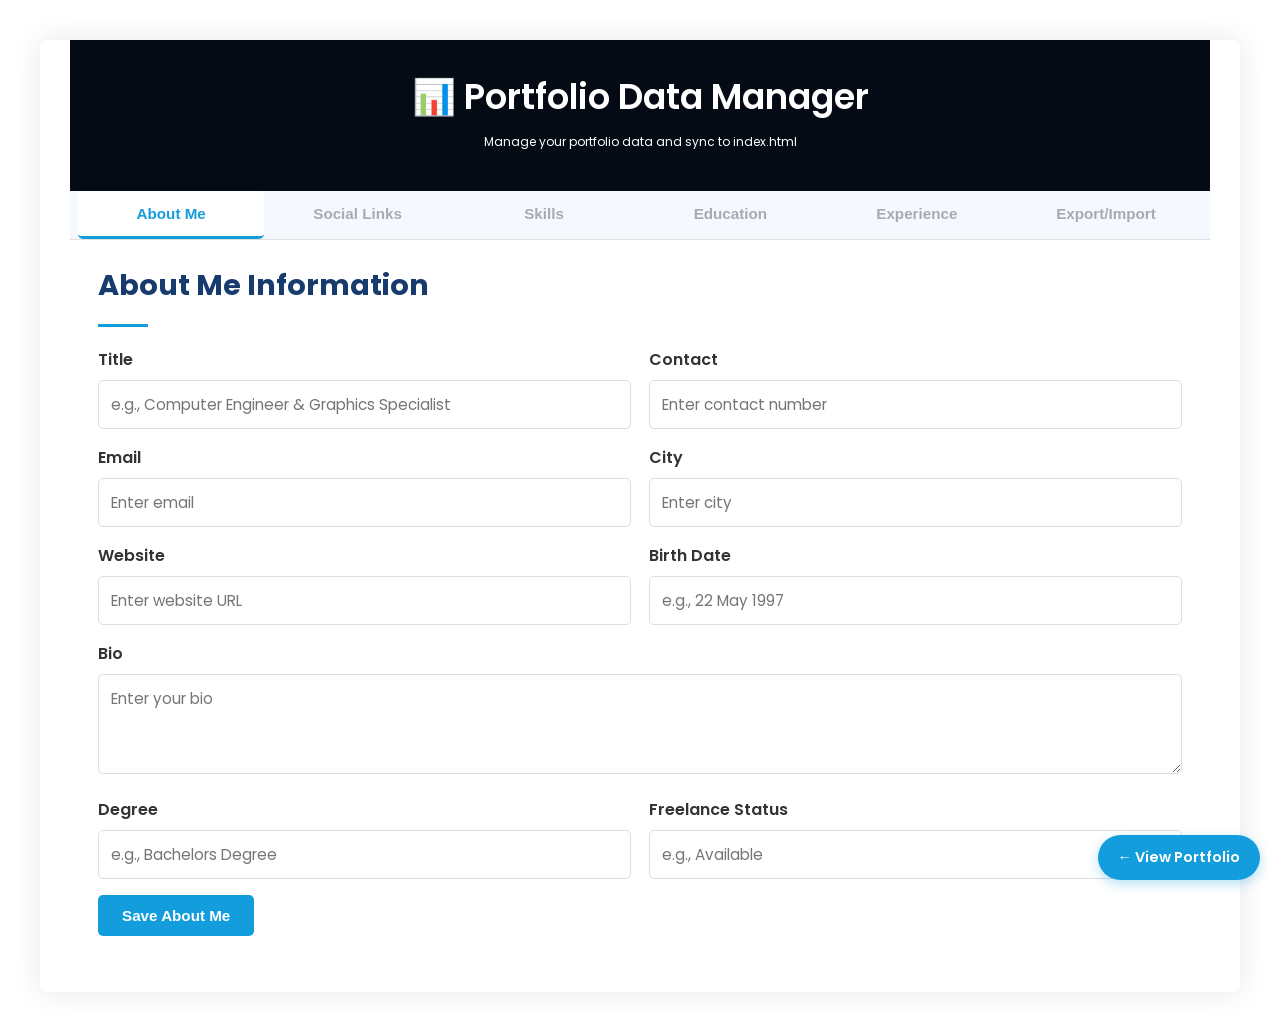
==== commit 3059db0b: "New Update, Need Fix to Tabs" ====
--- a/manage.html
+++ b/manage.html
@@ -59,26 +59,36 @@
     }
 
     header h1 {
-      font-size: 2.5em;
+      font-size: 2.2em;
       margin-bottom: 10px;
       font-weight: 600;
     }
 
     .back-to-index {
-      position: absolute;
-      top: 20px;
+      position: fixed;
+      bottom: 20px;
       right: 20px;
       background: #149ddd;
       color: white;
-      padding: 10px 20px;
+      padding: 12px 20px;
       border-radius: 50px;
       text-decoration: none;
-      font-size: 14px;
-      transition: 0.3s;
+      font-size: 0.9em;
+      font-weight: 600;
+      transition: all 0.3s ease;
+      z-index: 100;
+      box-shadow: 0 4px 12px rgba(20, 157, 221, 0.3);
+    }
+
+    .back-to-index:hover {
+      background: #2eafec;
+      color: white;
+      transform: translateY(-2px);
+      box-shadow: 0 6px 16px rgba(20, 157, 221, 0.4);
     }
 
     .tab-content h2 {
-      font-size: 28px;
+      font-size: 1.8em;
       font-weight: bold;
       margin-bottom: 20px;
       padding-bottom: 20px;
@@ -118,7 +128,7 @@
       border: none;
       background: transparent;
       cursor: pointer;
-      font-size: 15px;
+      font-size: 0.95em;
       font-weight: 700;
       border-bottom: 3px solid transparent;
       transition: all 0.25s ease;
@@ -173,7 +183,7 @@
       padding: 12px;
       border: 1px solid #ddd;
       border-radius: 5px;
-      font-size: 14px;
+      font-size: 0.95em;
       font-family: inherit;
       transition: border-color 0.3s ease;
     }
@@ -205,7 +215,7 @@
       padding: 12px 24px;
       border: none;
       border-radius: 5px;
-      font-size: 14px;
+      font-size: 0.95em;
       font-weight: 600;
       cursor: pointer;
       transition: all 0.3s ease;
@@ -214,11 +224,6 @@
     .btn-primary {
       background: #149ddd;
       color: white;
-      border: none;
-      padding: 10px 20px;
-      border-radius: 5px;
-      cursor: pointer;
-      transition: all 0.3s ease;
     }
 
     .btn-primary:hover {
@@ -229,11 +234,6 @@
     .btn-secondary {
       background: #6c757d;
       color: white;
-      border: none;
-      padding: 10px 20px;
-      border-radius: 5px;
-      cursor: pointer;
-      transition: all 0.3s ease;
     }
 
     .btn-secondary:hover {
@@ -243,11 +243,6 @@
     .btn-danger {
       background: #dc3545;
       color: white;
-      border: none;
-      padding: 10px 20px;
-      border-radius: 5px;
-      cursor: pointer;
-      transition: all 0.3s ease;
     }
 
     .btn-danger:hover {
@@ -256,7 +251,7 @@
 
     .btn-small {
       padding: 8px 12px;
-      font-size: 12px;
+      font-size: 0.85em;
     }
 
     .card {
@@ -382,6 +377,47 @@
         flex-direction: column;
         align-items: stretch;
       }
+    }
+
+    .loading-overlay {
+      position: fixed;
+      inset: 0;
+      background: rgba(255, 255, 255, 0.85);
+      z-index: 2000;
+      display: none;
+      align-items: center;
+      justify-content: center;
+      padding: 20px;
+    }
+
+    .loading-overlay.show {
+      display: flex;
+    }
+
+    .loading-card {
+      display: flex;
+      align-items: center;
+      gap: 12px;
+      background: #ffffff;
+      border-radius: 12px;
+      padding: 18px 22px;
+      border: 1px solid #cbd5e1;
+      box-shadow: 0 20px 40px rgba(15, 23, 42, 0.08);
+      font-weight: 600;
+      color: #111827;
+    }
+
+    .loading-spinner {
+      width: 18px;
+      height: 18px;
+      border: 3px solid rgba(20, 157, 221, 0.25);
+      border-top-color: #149ddd;
+      border-radius: 50%;
+      animation: spin 0.8s linear infinite;
+    }
+
+    @keyframes spin {
+      to { transform: rotate(360deg); }
     }
 
     .json-preview {
@@ -396,12 +432,272 @@
       white-space: pre-wrap;
       word-break: break-word;
     }
+
+    /* Modal Styles */
+    .modal-overlay {
+      position: fixed;
+      top: 0;
+      left: 0;
+      right: 0;
+      bottom: 0;
+      background: rgba(0, 0, 0, 0.5);
+      z-index: 1000;
+      display: none;
+      align-items: center;
+      justify-content: center;
+      padding: 20px;
+    }
+
+    .modal-overlay.show {
+      display: flex;
+    }
+
+    .modal-content {
+      background: white;
+      border-radius: 8px;
+      padding: 24px;
+      max-width: 500px;
+      width: 100%;
+      max-height: 90vh;
+      overflow-y: auto;
+      box-shadow: 0 10px 30px rgba(0, 0, 0, 0.3);
+      position: relative;
+    }
+
+    .modal-header {
+      display: flex;
+      justify-content: space-between;
+      align-items: center;
+      margin-bottom: 24px;
+      padding-bottom: 16px;
+      border-bottom: 1px solid #eee;
+    }
+
+    .modal-title {
+      font-size: 1.5em;
+      font-weight: 600;
+      color: #333;
+      margin: 0;
+    }
+
+    .modal-close {
+      background: none;
+      border: none;
+      font-size: 28px;
+      cursor: pointer;
+      color: #666;
+      padding: 8px;
+      width: 44px;
+      height: 44px;
+      display: flex;
+      align-items: center;
+      justify-content: center;
+      border-radius: 50%;
+      transition: background-color 0.3s;
+      line-height: 1;
+    }
+
+    .modal-close:hover {
+      background-color: #f0f0f0;
+      color: #333;
+    }
+
+    .modal-body {
+      margin-bottom: 24px;
+    }
+
+    .modal-footer {
+      display: flex;
+      justify-content: flex-end;
+      gap: 12px;
+      padding-top: 16px;
+      border-top: 1px solid #eee;
+    }
+
+    /* Responsive Modal */
+    @media (max-width: 768px) {
+      .modal-overlay {
+        padding: 15px;
+      }
+      
+      .modal-content {
+        padding: 20px;
+        max-width: 95vw;
+      }
+      
+      .modal-title {
+        font-size: 1.4em;
+      }
+      
+      .modal-footer {
+        flex-direction: column;
+      }
+      
+      .modal-footer button {
+        width: 100%;
+      }
+    }
+
+    @media (max-width: 480px) {
+      .modal-content {
+        padding: 16px;
+        max-width: 100vw;
+        margin: 10px;
+      }
+      
+      .modal-title {
+        font-size: 1.3em;
+      }
+    }
+
+    /* Additional responsive improvements */
+    @media (max-width: 768px) {
+      body {
+        padding: 10px;
+      }
+
+      .container {
+        margin: 0;
+        border-radius: 0;
+        box-shadow: none;
+      }
+
+      header {
+        padding: 20px;
+        text-align: center;
+      }
+
+      header h1 {
+        font-size: 2em;
+      }
+
+      .back-to-index {
+        padding: 10px 16px;
+        font-size: 0.85em;
+      }
+
+      .tabs {
+        padding: 0;
+      }
+
+      .tab-btn {
+        font-size: 14px;
+        padding: 12px 16px;
+        min-width: 120px;
+      }
+
+      .tab-content h2 {
+        font-size: 24px;
+        padding-bottom: 15px;
+      }
+
+      .tab-content h2::after {
+        width: 40px;
+      }
+
+      .form-group {
+        margin-bottom: 12px;
+      }
+
+      label {
+        font-size: 14px;
+        margin-bottom: 6px;
+      }
+
+      input, textarea, select {
+        font-size: 16px; /* Prevents zoom on iOS */
+        padding: 10px;
+      }
+
+      button {
+        font-size: 14px;
+        padding: 10px 16px;
+      }
+
+      .btn-small {
+        padding: 6px 10px;
+        font-size: 12px;
+      }
+
+      .card {
+        padding: 12px;
+      }
+
+      .list-item {
+        padding: 12px;
+      }
+
+      .card-actions {
+        gap: 6px;
+      }
+    }
+
+    @media (max-width: 480px) {
+      header h1 {
+        font-size: 1.8em;
+      }
+
+      .back-to-index {
+        padding: 10px 16px;
+        font-size: 0.8em;
+        bottom: 15px;
+        right: 15px;
+      }
+
+      .tab-btn {
+        min-width: 100px;
+        padding: 10px 12px;
+        font-size: 13px;
+      }
+
+      .tab-content {
+        padding: 15px 12px 20px;
+      }
+
+      .tab-content h2 {
+        font-size: 22px;
+      }
+
+      input, textarea, select {
+        padding: 8px;
+      }
+
+      button {
+        padding: 8px 12px;
+      }
+
+      .list-item-content {
+        font-size: 14px;
+      }
+
+      .card-title {
+        font-size: 14px;
+      }
+    }
+
+    /* Ensure buttons are properly sized on all devices */
+    button:focus {
+      outline: 2px solid #149ddd;
+      outline-offset: 2px;
+    }
+
+    /* Improve touch targets for mobile */
+    @media (hover: none) and (pointer: coarse) {
+      button, .tab-btn {
+        min-height: 44px;
+      }
+
+      .modal-close {
+        width: 44px;
+        height: 44px;
+      }
+    }
   </style>
 </head>
 <body>
+  <a href="index.html" class="back-to-index">← View Portfolio</a>
   <div class="container">
     <header>
-      <a href="index.html" class="back-to-index">← View Portfolio</a>
       <h1>📊 Portfolio Data Manager</h1>
       <p>Manage your portfolio data and sync to index.html</p>
     </header>
@@ -416,6 +712,12 @@
     </div>
 
     <div class="success-message" id="successMessage"></div>
+    <div id="loadingOverlay" class="loading-overlay" aria-live="polite" aria-busy="false">
+      <div class="loading-card">
+        <div class="loading-spinner"></div>
+        <div class="loading-text">Updating...</div>
+      </div>
+    </div>
 
     <!-- About Me Tab -->
     <div class="tab-content active" id="about">
@@ -498,65 +800,90 @@
         <button class="btn-primary" onclick="openAddSkillForm()">+ Add Skill</button>
       </div>
       
-      <div id="addSkillForm" style="display: none; background: #f9f9f9; padding: 20px; border-radius: 5px; margin-bottom: 20px;">
-        <h3>Add New Skill</h3>
-        <div class="form-group">
-          <label>Skill Name</label>
-          <input type="text" id="newSkillName" placeholder="e.g., Figma">
+      <div id="addSkillModal" class="modal-overlay">
+        <div class="modal-content">
+          <div class="modal-header">
+            <h3 class="modal-title">Add New Skill</h3>
+            <button class="modal-close" onclick="closeAddSkillForm()">&times;</button>
+          </div>
+          <div class="modal-body">
+            <div class="form-group">
+              <label>Skill Name</label>
+              <input type="text" id="newSkillName" placeholder="e.g., Figma">
+            </div>
+            <div class="form-group">
+              <label>Skill Type</label>
+              <select id="newSkillType">
+                <option value="App">App</option>
+                <option value="Ability">Ability</option>
+                <option value="Other">Other</option>
+              </select>
+            </div>
+            <div class="form-group" id="newSkillCustomTypeGroup" style="display: none;">
+              <label>Custom Skill Type</label>
+              <input type="text" id="newCustomSkillType" placeholder="e.g., Language, Framework, Tool">
+            </div>
+            <div class="form-group" id="newSkillIconGroup">
+              <label id="iconLabel">Icon URL</label>
+              <input type="text" id="newSkillIcon" placeholder="e.g., https://example.com/icon.svg">
+            </div>
+            <div class="form-group" id="newSkillIconColorGroup">
+              <label>Icon Color</label>
+              <input type="text" id="newSkillIconColor" placeholder="e.g., #f24e1e">
+            </div>
+            <div class="form-group">
+              <label>Description</label>
+              <textarea id="newSkillDescription" rows="3" placeholder="Short description for this item"></textarea>
+            </div>
+          </div>
+          <div class="modal-footer">
+            <button class="btn-primary" onclick="addSkill()">Add Skill</button>
+            <button class="btn-secondary" onclick="closeAddSkillForm()">Cancel</button>
+          </div>
         </div>
-        <div class="form-group">
-          <label>Skill Type</label>
-          <select id="newSkillType">
-            <option value="App">App</option>
-            <option value="Ability">Ability</option>
-          </select>
-        </div>
-        <div class="form-group">
-          <label>Icon Class (Boxicons)</label>
-          <input type="text" id="newSkillIcon" placeholder="e.g., bx bxl-figma">
-        </div>
-        <div class="form-group">
-          <label>Icon Color</label>
-          <input type="text" id="newSkillIconColor" placeholder="e.g., #f24e1e">
-        </div>
-        <div class="form-group">
-          <label>Description</label>
-          <textarea id="newSkillDescription" rows="3" placeholder="Short description for this item"></textarea>
-        </div>
-        <div class="button-group">
-          <button class="btn-primary" onclick="addSkill()">Add Skill</button>
-          <button class="btn-secondary" onclick="closeAddSkillForm()">Cancel</button>
-        </div>
-      </div>
-
-      <div id="editSkillForm" style="display: none; background: #f9f9f9; padding: 20px; border-radius: 5px; margin-bottom: 20px;">
-        <h3>Edit Skill</h3>
-        <div class="form-group">
-          <label>Skill Name</label>
-          <input type="text" id="editSkillName" placeholder="e.g., Figma">
-        </div>
-        <div class="form-group">
-          <label>Skill Type</label>
-          <select id="editSkillType">
-            <option value="App">App</option>
-            <option value="Ability">Ability</option>
-          </select>
-        </div>
-        <div class="form-group">
-          <label>Icon Class (Boxicons)</label>
-          <input type="text" id="editSkillIcon" placeholder="e.g., bx bxl-figma">
-        </div>
-        <div class="form-group">
-          <label>Icon Color</label>
-          <input type="text" id="editSkillIconColor" placeholder="e.g., #f24e1e">
-        </div>
-        <div class="form-group">
-          <label>Description</label>
-          <textarea id="editSkillDescription" rows="3" placeholder="Short description for this item"></textarea>
-        </div>
-        <div class="button-group">
-          <button class="btn-primary" onclick="updateSkill()">Update Skill</button>
-          <button class="btn-secondary" onclick="closeEditSkillForm()">Cancel</button>
+      </div>
+
+      <!-- Edit Skill Modal -->
+      <div id="editSkillModal" class="modal-overlay">
+        <div class="modal-content">
+          <div class="modal-header">
+            <h3 class="modal-title">Edit Skill</h3>
+            <button class="modal-close" onclick="closeEditSkillForm()">&times;</button>
+          </div>
+          <div class="modal-body">
+            <div class="form-group">
+              <label>Skill Name</label>
+              <input type="text" id="editSkillName" placeholder="e.g., Figma">
+            </div>
+            <div class="form-group">
+              <label>Skill Type</label>
+              <select id="editSkillType">
+                <option value="App">App</option>
+                <option value="Ability">Ability</option>
+                <option value="Other">Other</option>
+              </select>
+            </div>
+            <div class="form-group" id="editSkillCustomTypeGroup" style="display: none;">
+              <label>Custom Skill Type</label>
+              <input type="text" id="editCustomSkillType" placeholder="e.g., Language, Framework, Tool">
+            </div>
+            <div class="form-group" id="editSkillIconGroup">
+              <label id="editIconLabel">Icon URL</label>
+              <input type="text" id="editSkillIcon" placeholder="e.g., https://example.com/icon.svg">
+            </div>
+            <div class="form-group" id="editSkillIconColorGroup">
+              <label>Icon Color</label>
+              <input type="text" id="editSkillIconColor" placeholder="e.g., #f24e1e">
+            </div>
+            <div class="form-group">
+              <label>Description</label>
+              <textarea id="editSkillDescription" rows="3" placeholder="Short description for this item"></textarea>
+            </div>
+          </div>
+          <div class="modal-footer">
+            <button class="btn-primary" onclick="updateSkill()">Update Skill</button>
+            <button class="btn-secondary" onclick="closeEditSkillForm()">Cancel</button>
+          </div>
         </div>
       </div>
 
@@ -570,51 +897,66 @@
         <button class="btn-primary" onclick="openAddEducationForm()">+ Add Education</button>
       </div>
 
-      <div id="addEducationForm" style="display: none; background: #f9f9f9; padding: 20px; border-radius: 5px; margin-bottom: 20px;">
-        <h3>Add New Education</h3>
-        <div class="form-group">
-          <label>Level</label>
-          <input type="text" id="newEducLevel" placeholder="e.g., Tertiary">
+      <div id="addEducationModal" class="modal-overlay">
+        <div class="modal-content">
+          <div class="modal-header">
+            <h3 class="modal-title">Add New Education</h3>
+            <button class="modal-close" onclick="closeAddEducationForm()">&times;</button>
+          </div>
+          <div class="modal-body">
+            <div class="form-group">
+              <label>Level</label>
+              <input type="text" id="newEducLevel" placeholder="e.g., Tertiary">
+            </div>
+            <div class="form-group">
+              <label>Years</label>
+              <input type="text" id="newEducYears" placeholder="e.g., 2014-2020">
+            </div>
+            <div class="form-group">
+              <label>Degree/School</label>
+              <input type="text" id="newEducDegree" placeholder="e.g., Bachelor of Science in Computer Engineering">
+            </div>
+            <div class="form-group">
+              <label>School/Location</label>
+              <input type="text" id="newEducSchool" placeholder="Enter school/location">
+            </div>
+          </div>
+          <div class="modal-footer">
+            <button class="btn-primary" onclick="addEducation()">Add Education</button>
+            <button class="btn-secondary" onclick="closeAddEducationForm()">Cancel</button>
+          </div>
         </div>
-        <div class="form-group">
-          <label>Years</label>
-          <input type="text" id="newEducYears" placeholder="e.g., 2014-2020">
-        </div>
-        <div class="form-group">
-          <label>Degree/School</label>
-          <input type="text" id="newEducDegree" placeholder="e.g., Bachelor of Science in Computer Engineering">
-        </div>
-        <div class="form-group">
-          <label>School/Location</label>
-          <input type="text" id="newEducSchool" placeholder="Enter school/location">
-        </div>
-        <div class="button-group">
-          <button class="btn-primary" onclick="addEducation()">Add Education</button>
-          <button class="btn-secondary" onclick="closeAddEducationForm()">Cancel</button>
-        </div>
-      </div>
-
-      <div id="editEducationForm" style="display: none; background: #f9f9f9; padding: 20px; border-radius: 5px; margin-bottom: 20px;">
-        <h3>Edit Education</h3>
-        <div class="form-group">
-          <label>Level</label>
-          <input type="text" id="editEducLevel" placeholder="e.g., Tertiary">
-        </div>
-        <div class="form-group">
-          <label>Years</label>
-          <input type="text" id="editEducYears" placeholder="e.g., 2014-2020">
-        </div>
-        <div class="form-group">
-          <label>Degree/School</label>
-          <input type="text" id="editEducDegree" placeholder="e.g., Bachelor of Science in Computer Engineering">
-        </div>
-        <div class="form-group">
-          <label>School/Location</label>
-          <input type="text" id="editEducSchool" placeholder="Enter school/location">
-        </div>
-        <div class="button-group">
-          <button class="btn-primary" onclick="updateEducation()">Update Education</button>
-          <button class="btn-secondary" onclick="closeEditEducationForm()">Cancel</button>
+      </div>
+
+      <!-- Edit Education Modal -->
+      <div id="editEducationModal" class="modal-overlay">
+        <div class="modal-content">
+          <div class="modal-header">
+            <h3 class="modal-title">Edit Education</h3>
+            <button class="modal-close" onclick="closeEditEducationForm()">&times;</button>
+          </div>
+          <div class="modal-body">
+            <div class="form-group">
+              <label>Level</label>
+              <input type="text" id="editEducLevel" placeholder="e.g., Tertiary">
+            </div>
+            <div class="form-group">
+              <label>Years</label>
+              <input type="text" id="editEducYears" placeholder="e.g., 2014-2020">
+            </div>
+            <div class="form-group">
+              <label>Degree/School</label>
+              <input type="text" id="editEducDegree" placeholder="e.g., Bachelor of Science in Computer Engineering">
+            </div>
+            <div class="form-group">
+              <label>School/Location</label>
+              <input type="text" id="editEducSchool" placeholder="Enter school/location">
+            </div>
+          </div>
+          <div class="modal-footer">
+            <button class="btn-primary" onclick="updateEducation()">Update Education</button>
+            <button class="btn-secondary" onclick="closeEditEducationForm()">Cancel</button>
+          </div>
         </div>
       </div>
 
@@ -628,53 +970,68 @@
         <button class="btn-primary" onclick="openAddExperienceForm()">+ Add Experience</button>
       </div>
 
-      <div id="addExperienceForm" style="display: none; background: #f9f9f9; padding: 20px; border-radius: 5px; margin-bottom: 20px;">
-        <h3>Add New Experience</h3>
-        <div class="form-group">
-          <label>Position</label>
-          <input type="text" id="newExpPosition" placeholder="e.g., Graphics Specialist">
+      <div id="addExperienceModal" class="modal-overlay">
+        <div class="modal-content">
+          <div class="modal-header">
+            <h3 class="modal-title">Add New Experience</h3>
+            <button class="modal-close" onclick="closeAddExperienceForm()">&times;</button>
+          </div>
+          <div class="modal-body">
+            <div class="form-group">
+              <label>Position</label>
+              <input type="text" id="newExpPosition" placeholder="e.g., Graphics Specialist">
+            </div>
+            <div class="form-group">
+              <label>Years</label>
+              <input type="text" id="newExpYears" placeholder="e.g., May 21, 2021 - May 14, 2022">
+            </div>
+            <div class="form-group">
+              <label>Company</label>
+              <input type="text" id="newExpCompany" placeholder="e.g., Integreon Managed Solutions">
+            </div>
+            <div class="form-group">
+              <label>Description</label>
+              <div id="newExpDescriptionList" style="margin-bottom: 10px;"></div>
+              <button type="button" class="btn-secondary btn-small" onclick="addExperienceBullet('newExpDescriptionList')">+ Add Bullet</button>
+            </div>
+          </div>
+          <div class="modal-footer">
+            <button class="btn-primary" onclick="addExperience()">Add Experience</button>
+            <button class="btn-secondary" onclick="closeAddExperienceForm()">Cancel</button>
+          </div>
         </div>
-        <div class="form-group">
-          <label>Years</label>
-          <input type="text" id="newExpYears" placeholder="e.g., May 21, 2021 - May 14, 2022">
-        </div>
-        <div class="form-group">
-          <label>Company</label>
-          <input type="text" id="newExpCompany" placeholder="e.g., Integreon Managed Solutions">
-        </div>
-        <div class="form-group">
-          <label>Description</label>
-          <div id="newExpDescriptionList" style="margin-bottom: 10px;"></div>
-          <button type="button" class="btn-secondary btn-small" onclick="addExperienceBullet('newExpDescriptionList')">+ Add Bullet</button>
-        </div>
-        <div class="button-group">
-          <button class="btn-primary" onclick="addExperience()">Add Experience</button>
-          <button class="btn-secondary" onclick="closeAddExperienceForm()">Cancel</button>
-        </div>
-      </div>
-
-      <div id="editExperienceForm" style="display: none; background: #f9f9f9; padding: 20px; border-radius: 5px; margin-bottom: 20px;">
-        <h3>Edit Experience</h3>
-        <div class="form-group">
-          <label>Position</label>
-          <input type="text" id="editExpPosition" placeholder="e.g., Graphics Specialist">
-        </div>
-        <div class="form-group">
-          <label>Years</label>
-          <input type="text" id="editExpYears" placeholder="e.g., May 21, 2021 - May 14, 2022">
-        </div>
-        <div class="form-group">
-          <label>Company</label>
-          <input type="text" id="editExpCompany" placeholder="e.g., Integreon Managed Solutions">
-        </div>
-        <div class="form-group">
-          <label>Description</label>
-          <div id="editExpDescriptionList" style="margin-bottom: 10px;"></div>
-          <button type="button" class="btn-secondary btn-small" onclick="addExperienceBullet('editExpDescriptionList')">+ Add Bullet</button>
-        </div>
-        <div class="button-group">
-          <button class="btn-primary" onclick="updateExperience()">Update Experience</button>
-          <button class="btn-secondary" onclick="closeEditExperienceForm()">Cancel</button>
+      </div>
+
+      <!-- Edit Experience Modal -->
+      <div id="editExperienceModal" class="modal-overlay">
+        <div class="modal-content">
+          <div class="modal-header">
+            <h3 class="modal-title">Edit Experience</h3>
+            <button class="modal-close" onclick="closeEditExperienceForm()">&times;</button>
+          </div>
+          <div class="modal-body">
+            <div class="form-group">
+              <label>Position</label>
+              <input type="text" id="editExpPosition" placeholder="e.g., Graphics Specialist">
+            </div>
+            <div class="form-group">
+              <label>Years</label>
+              <input type="text" id="editExpYears" placeholder="e.g., May 21, 2021 - May 14, 2022">
+            </div>
+            <div class="form-group">
+              <label>Company</label>
+              <input type="text" id="editExpCompany" placeholder="e.g., Integreon Managed Solutions">
+            </div>
+            <div class="form-group">
+              <label>Description</label>
+              <div id="editExpDescriptionList" style="margin-bottom: 10px;"></div>
+              <button type="button" class="btn-secondary btn-small" onclick="addExperienceBullet('editExpDescriptionList')">+ Add Bullet</button>
+            </div>
+          </div>
+          <div class="modal-footer">
+            <button class="btn-primary" onclick="updateExperience()">Update Experience</button>
+            <button class="btn-secondary" onclick="closeEditExperienceForm()">Cancel</button>
+          </div>
         </div>
       </div>
 
@@ -713,12 +1070,6 @@
     // Load data on page load
     window.addEventListener('DOMContentLoaded', () => {
       loadData();
-      displayProfile();
-      displaySocial();
-      displaySkills();
-      displayEducation();
-      displayExperience();
-      displayJsonPreview();
     });
 
     function loadData() {
@@ -727,6 +1078,12 @@
       if (localData) {
         data = JSON.parse(localData);
         console.log('Loaded data from localStorage');
+        normalizeData();
+        populateFields();
+        displaySkills();
+        displayEducation();
+        displayExperience();
+        displayJsonPreview();
       } else {
         // Fall back to data.json file
         fetch('data.json')
@@ -734,13 +1091,26 @@
           .then(json => {
             data = json;
             console.log('Loaded data from data.json');
+            normalizeData();
             populateFields();
+            displaySkills();
+            displayEducation();
+            displayExperience();
+            displayJsonPreview();
           })
           .catch(error => console.error('Error loading data.json:', error));
       }
-      
-      // Populate fields regardless of data source
-      populateFields();
+    }
+
+    function normalizeData() {
+      // Normalize experience descriptions to arrays
+      if (data.experience) {
+        data.experience.forEach(exp => {
+          if (typeof exp.description === 'string') {
+            exp.description = exp.description.split(',').map(line => line.trim()).filter(Boolean);
+          }
+        });
+      }
     }
 
     function populateFields() {
@@ -773,6 +1143,21 @@
       // Show selected tab
       document.getElementById(tabName).classList.add('active');
       event.target.classList.add('active');
+    }
+
+    function startLoading(message = 'Updating...') {
+      const overlay = document.getElementById('loadingOverlay');
+      if (!overlay) return;
+      overlay.querySelector('.loading-text').textContent = message;
+      overlay.setAttribute('aria-busy', 'true');
+      overlay.classList.add('show');
+    }
+
+    function stopLoading() {
+      const overlay = document.getElementById('loadingOverlay');
+      if (!overlay) return;
+      overlay.setAttribute('aria-busy', 'false');
+      overlay.classList.remove('show');
     }
 
     function saveAbout() {
@@ -790,8 +1175,10 @@
         degree: document.getElementById('degree').value,
         freelance: document.getElementById('freelance').value
       };
+      startLoading('Saving profile...');
       saveDataToFile();
-      showSuccess('About Me saved successfully!');
+      stopLoading();
+      showSuccess('About Me updated successfully! Changes will be reflected on the portfolio after refresh.');
     }
 
     function saveSocial() {
@@ -800,8 +1187,10 @@
         instagram: document.getElementById('instagram').value,
         linkedin: document.getElementById('linkedin').value
       };
+      startLoading('Saving social links...');
       saveDataToFile();
-      showSuccess('Social links saved successfully!');
+      stopLoading();
+      showSuccess('Social links updated successfully! Changes will be reflected on the portfolio after refresh.');
     }
 
     function displayProfile() {
@@ -812,22 +1201,60 @@
       // Social display logic here
     }
 
-    function openAddSkillForm() {
-      document.getElementById('addSkillForm').style.display = 'block';
-    }
+    function updateSkillFormFields(prefix) {
+      const type = document.getElementById(prefix + 'SkillType').value;
+      const iconGroup = document.getElementById(prefix + 'SkillIconGroup');
+      const iconColorGroup = document.getElementById(prefix + 'SkillIconColorGroup');
+      const customTypeGroup = document.getElementById(prefix + 'SkillCustomTypeGroup');
+      const iconLabel = document.getElementById(prefix + 'IconLabel');
+      const iconInput = document.getElementById(prefix + 'SkillIcon');
+
+      if (type === 'App') {
+        iconGroup.style.display = 'block';
+        iconColorGroup.style.display = 'block';
+        customTypeGroup.style.display = 'none';
+        iconLabel.textContent = 'Icon URL';
+        iconInput.placeholder = 'e.g., https://example.com/icon.svg';
+      } else if (type === 'Ability') {
+        iconGroup.style.display = 'none';
+        iconColorGroup.style.display = 'none';
+        customTypeGroup.style.display = 'none';
+      } else {
+        iconGroup.style.display = 'none';
+        iconColorGroup.style.display = 'none';
+        customTypeGroup.style.display = 'block';
+      }
+    }
+
+    document.getElementById('newSkillType').addEventListener('change', () => updateSkillFormFields('new'));
+    document.getElementById('editSkillType').addEventListener('change', () => updateSkillFormFields('edit'));
 
     function closeAddSkillForm() {
-      document.getElementById('addSkillForm').style.display = 'none';
+      document.getElementById('addSkillModal').classList.remove('show');
       document.getElementById('newSkillName').value = '';
       document.getElementById('newSkillType').value = 'App';
+      document.getElementById('newCustomSkillType').value = '';
+      updateSkillFormFields('new');
       document.getElementById('newSkillIcon').value = '';
       document.getElementById('newSkillIconColor').value = '';
       document.getElementById('newSkillDescription').value = '';
     }
 
+    function openAddSkillForm() {
+      document.getElementById('addSkillModal').classList.add('show');
+    }
+
+    // Close modal when clicking outside
+    document.getElementById('addSkillModal').addEventListener('click', function(e) {
+      if (e.target === this) {
+        closeAddSkillForm();
+      }
+    });
+
     function addSkill() {
       const name = document.getElementById('newSkillName').value.trim();
       const type = document.getElementById('newSkillType').value;
+      const customType = document.getElementById('newCustomSkillType').value.trim();
       const icon = document.getElementById('newSkillIcon').value.trim();
       const iconColor = document.getElementById('newSkillIconColor').value.trim();
       const description = document.getElementById('newSkillDescription').value.trim();
@@ -837,38 +1264,57 @@
         return;
       }
       if (type === 'App' && !icon) {
-        alert('Please add an icon class for app skills');
+        alert('Please add an icon URL for app skills');
         return;
       }
       if (type === 'Ability' && !description) {
         alert('Please add a description for ability skills');
         return;
       }
+      if (type === 'Other' && !customType) {
+        alert('Please add a custom skill type name');
+        return;
+      }
 
       if (!data.skills) data.skills = [];
-      data.skills.push({ name, type, icon, iconColor, description });
+      const actualType = type === 'Other' ? customType : type;
+      const skillObj = { name, type: actualType, description };
+      if (type === 'App') {
+        skillObj.iconUrl = icon;
+        skillObj.iconColor = iconColor;
+      }
+      data.skills.push(skillObj);
+      startLoading('Saving skill...');
       saveDataToFile();
+      stopLoading();
       displaySkills();
       closeAddSkillForm();
-      showSuccess('Skill added successfully!');
+      showSuccess('Skill added successfully! Changes will be reflected on the portfolio after refresh.');
     }
 
     function editSkill(index) {
       const skill = data.skills[index];
       document.getElementById('editSkillName').value = skill.name;
-      document.getElementById('editSkillType').value = skill.type || 'App';
-      document.getElementById('editSkillIcon').value = skill.icon || '';
+      if (skill.type === 'App' || skill.type === 'Ability') {
+        document.getElementById('editSkillType').value = skill.type;
+        document.getElementById('editCustomSkillType').value = '';
+      } else {
+        document.getElementById('editSkillType').value = 'Other';
+        document.getElementById('editCustomSkillType').value = skill.type;
+      }
+      updateSkillFormFields('edit');
+      document.getElementById('editSkillIcon').value = skill.iconUrl || '';
       document.getElementById('editSkillIconColor').value = skill.iconColor || '';
       document.getElementById('editSkillDescription').value = skill.description || '';
-      document.getElementById('editSkillForm').style.display = 'block';
-      document.getElementById('editSkillForm').dataset.editIndex = index;
-      document.getElementById('addSkillForm').style.display = 'none';
+      document.getElementById('editSkillModal').classList.add('show');
+      document.getElementById('editSkillModal').dataset.editIndex = index;
     }
 
     function updateSkill() {
-      const index = parseInt(document.getElementById('editSkillForm').dataset.editIndex);
+      const index = parseInt(document.getElementById('editSkillModal').dataset.editIndex);
       const name = document.getElementById('editSkillName').value.trim();
       const type = document.getElementById('editSkillType').value;
+      const customType = document.getElementById('editCustomSkillType').value.trim();
       const icon = document.getElementById('editSkillIcon').value.trim();
       const iconColor = document.getElementById('editSkillIconColor').value.trim();
       const description = document.getElementById('editSkillDescription').value.trim();
@@ -878,30 +1324,51 @@
         return;
       }
       if (type === 'App' && !icon) {
-        alert('Please add an icon class for app skills');
+        alert('Please add an icon URL for app skills');
         return;
       }
       if (type === 'Ability' && !description) {
         alert('Please add a description for ability skills');
         return;
       }
-
-      data.skills[index] = { name, type, icon, iconColor, description };
+      if (type === 'Other' && !customType) {
+        alert('Please add a custom skill type name');
+        return;
+      }
+
+      const actualType = type === 'Other' ? customType : type;
+      const skillObj = { name, type: actualType, description };
+      if (type === 'App') {
+        skillObj.iconUrl = icon;
+        skillObj.iconColor = iconColor;
+      }
+      data.skills[index] = skillObj;
+      startLoading('Saving skill...');
       saveDataToFile();
+      stopLoading();
       displaySkills();
       closeEditSkillForm();
-      showSuccess('Skill updated successfully!');
+      showSuccess('Skill updated successfully! Changes will be reflected on the portfolio after refresh.');
     }
 
     function closeEditSkillForm() {
-      document.getElementById('editSkillForm').style.display = 'none';
+      document.getElementById('editSkillModal').classList.remove('show');
       document.getElementById('editSkillName').value = '';
       document.getElementById('editSkillType').value = 'App';
+      document.getElementById('editCustomSkillType').value = '';
+      updateSkillFormFields('edit');
       document.getElementById('editSkillIcon').value = '';
       document.getElementById('editSkillIconColor').value = '';
       document.getElementById('editSkillDescription').value = '';
-      delete document.getElementById('editSkillForm').dataset.editIndex;
-    }
+      delete document.getElementById('editSkillModal').dataset.editIndex;
+    }
+
+    // Close modal when clicking outside
+    document.getElementById('editSkillModal').addEventListener('click', function(e) {
+      if (e.target === this) {
+        closeEditSkillForm();
+      }
+    });
 
     function displaySkills() {
       const list = document.getElementById('skillsList');
@@ -912,10 +1379,11 @@
       data.skills.forEach((skill, index) => {
         const item = document.createElement('div');
         item.className = 'list-item';
+        const iconHtml = skill.iconUrl ? `<img src="${skill.iconUrl}" alt="${skill.name}" style="width: 20px; height: 20px; object-fit: contain;">` : `<i class="bx ${skill.icon || 'bxs-star'}"></i>`;
         item.innerHTML = `
           <div class="list-item-content">
             <span class="skill-type">${skill.type}</span>
-            <i class="bx ${skill.icon || 'bxs-star'}"></i>
+            ${iconHtml}
             <strong>${skill.name}</strong>
             ${skill.description ? `<p>${skill.description}</p>` : ''}
           </div>
@@ -929,16 +1397,23 @@
     }
 
     function openAddEducationForm() {
-      document.getElementById('addEducationForm').style.display = 'block';
+      document.getElementById('addEducationModal').classList.add('show');
     }
 
     function closeAddEducationForm() {
-      document.getElementById('addEducationForm').style.display = 'none';
+      document.getElementById('addEducationModal').classList.remove('show');
       document.getElementById('newEducLevel').value = '';
       document.getElementById('newEducYears').value = '';
       document.getElementById('newEducDegree').value = '';
       document.getElementById('newEducSchool').value = '';
     }
+
+    // Close modal when clicking outside
+    document.getElementById('addEducationModal').addEventListener('click', function(e) {
+      if (e.target === this) {
+        closeAddEducationForm();
+      }
+    });
 
     function addEducation() {
       const level = document.getElementById('newEducLevel').value;
@@ -953,10 +1428,12 @@
 
       if (!data.education) data.education = [];
       data.education.push({ level, years, degree, school });
+      startLoading('Saving education...');
       saveDataToFile();
+      stopLoading();
       displayEducation();
       closeAddEducationForm();
-      showSuccess('Education added successfully!');
+      showSuccess('Education added successfully! Changes will be reflected on the portfolio after refresh.');
     }
 
     function editEducation(index) {
@@ -965,13 +1442,13 @@
       document.getElementById('editEducYears').value = edu.years;
       document.getElementById('editEducDegree').value = edu.degree;
       document.getElementById('editEducSchool').value = edu.school;
-      document.getElementById('editEducationForm').style.display = 'block';
-      document.getElementById('editEducationForm').dataset.editIndex = index;
-      document.getElementById('addEducationForm').style.display = 'none';
+      document.getElementById('editEducationModal').classList.add('show');
+      document.getElementById('editEducationModal').dataset.editIndex = index;
+    }
     }
 
     function updateEducation() {
-      const index = parseInt(document.getElementById('editEducationForm').dataset.editIndex);
+      const index = parseInt(document.getElementById('editEducationModal').dataset.editIndex);
       const level = document.getElementById('editEducLevel').value;
       const years = document.getElementById('editEducYears').value;
       const degree = document.getElementById('editEducDegree').value;
@@ -983,20 +1460,29 @@
       }
 
       data.education[index] = { level, years, degree, school };
+      startLoading('Saving education...');
       saveDataToFile();
+      stopLoading();
       displayEducation();
       closeEditEducationForm();
-      showSuccess('Education updated successfully!');
+      showSuccess('Education updated successfully! Changes will be reflected on the portfolio after refresh.');
     }
 
     function closeEditEducationForm() {
-      document.getElementById('editEducationForm').style.display = 'none';
+      document.getElementById('editEducationModal').classList.remove('show');
       document.getElementById('editEducLevel').value = '';
       document.getElementById('editEducYears').value = '';
       document.getElementById('editEducDegree').value = '';
       document.getElementById('editEducSchool').value = '';
-      delete document.getElementById('editEducationForm').dataset.editIndex;
-    }
+      delete document.getElementById('editEducationModal').dataset.editIndex;
+    }
+
+    // Close modal when clicking outside
+    document.getElementById('editEducationModal').addEventListener('click', function(e) {
+      if (e.target === this) {
+        closeEditEducationForm();
+      }
+    });
 
     function displayEducation() {
       const list = document.getElementById('educationList');
@@ -1022,26 +1508,34 @@
     }
 
     function openAddExperienceForm() {
-      document.getElementById('addExperienceForm').style.display = 'block';
-      initializeExperienceBullets('newExpDescriptionList');
+      initializeExperienceBullets('newExpDescriptionList', ['']);
+      document.getElementById('addExperienceModal').classList.add('show');
     }
 
     function closeAddExperienceForm() {
-      document.getElementById('addExperienceForm').style.display = 'none';
+      document.getElementById('addExperienceModal').classList.remove('show');
       document.getElementById('newExpPosition').value = '';
       document.getElementById('newExpYears').value = '';
       document.getElementById('newExpCompany').value = '';
       clearExperienceBullets('newExpDescriptionList');
     }
+
+    // Close modal when clicking outside
+    document.getElementById('addExperienceModal').addEventListener('click', function(e) {
+      if (e.target === this) {
+        closeAddExperienceForm();
+      }
+    });
 
     function addExperienceBullet(listId, value = '') {
       const list = document.getElementById(listId);
       const bulletItem = document.createElement('div');
       bulletItem.style.display = 'flex';
       bulletItem.style.alignItems = 'center';
+      bulletItem.style.gap = '8px';
       bulletItem.style.marginBottom = '8px';
       bulletItem.innerHTML = `
-        <input type="text" class="experience-bullet" value="${value}" placeholder="Bullet text" style="flex: 1; padding: 10px; border: 1px solid #ddd; border-radius: 5px; margin-right: 10px;">
+        <input type="text" class="experience-bullet" value="${value}" placeholder="Bullet text" style="flex: 1; padding: 8px 12px; border: 1px solid #ddd; border-radius: 5px; font-size: 0.95em;">
         <button type="button" class="btn-danger btn-small" onclick="removeExperienceBullet(this)">Remove</button>
       `;
       list.appendChild(bulletItem);
@@ -1083,10 +1577,12 @@
 
       if (!data.experience) data.experience = [];
       data.experience.push({ position, years, company, description });
+      startLoading('Saving experience...');
       saveDataToFile();
+      stopLoading();
       displayExperience();
       closeAddExperienceForm();
-      showSuccess('Experience added successfully!');
+      showSuccess('Experience added successfully! Changes will be reflected on the portfolio after refresh.');
     }
 
     function editExperience(index) {
@@ -1094,15 +1590,15 @@
       document.getElementById('editExpPosition').value = exp.position;
       document.getElementById('editExpYears').value = exp.years;
       document.getElementById('editExpCompany').value = exp.company;
-      const bullets = Array.isArray(exp.description) ? exp.description : String(exp.description).split('\n').map(line => line.trim()).filter(Boolean);
+      const bullets = Array.isArray(exp.description) ? exp.description : String(exp.description).split(',').map(line => line.trim()).filter(Boolean);
       initializeExperienceBullets('editExpDescriptionList', bullets.length ? bullets : ['']);
-      document.getElementById('editExperienceForm').style.display = 'block';
-      document.getElementById('editExperienceForm').dataset.editIndex = index;
-      document.getElementById('addExperienceForm').style.display = 'none';
+      document.getElementById('editExperienceModal').classList.add('show');
+      document.getElementById('editExperienceModal').dataset.editIndex = index;
+    }
     }
 
     function updateExperience() {
-      const index = parseInt(document.getElementById('editExperienceForm').dataset.editIndex);
+      const index = parseInt(document.getElementById('editExperienceModal').dataset.editIndex);
       const position = document.getElementById('editExpPosition').value;
       const years = document.getElementById('editExpYears').value;
       const company = document.getElementById('editExpCompany').value;
@@ -1114,20 +1610,29 @@
       }
 
       data.experience[index] = { position, years, company, description };
+      startLoading('Saving experience...');
       saveDataToFile();
+      stopLoading();
       displayExperience();
       closeEditExperienceForm();
-      showSuccess('Experience updated successfully!');
+      showSuccess('Experience updated successfully! Changes will be reflected on the portfolio after refresh.');
     }
 
     function closeEditExperienceForm() {
-      document.getElementById('editExperienceForm').style.display = 'none';
+      document.getElementById('editExperienceModal').classList.remove('show');
       document.getElementById('editExpPosition').value = '';
       document.getElementById('editExpYears').value = '';
       document.getElementById('editExpCompany').value = '';
       clearExperienceBullets('editExpDescriptionList');
-      delete document.getElementById('editExperienceForm').dataset.editIndex;
-    }
+      delete document.getElementById('editExperienceModal').dataset.editIndex;
+    }
+
+    // Close modal when clicking outside
+    document.getElementById('editExperienceModal').addEventListener('click', function(e) {
+      if (e.target === this) {
+        closeEditExperienceForm();
+      }
+    });
 
     function displayExperience() {
       const list = document.getElementById('experienceList');
@@ -1136,9 +1641,13 @@
       if (!data.experience) return;
 
       data.experience.forEach((exp, index) => {
-        const descriptionHtml = Array.isArray(exp.description)
-          ? `<ul>${exp.description.map(bullet => `<li>${bullet}</li>`).join('')}</ul>`
-          : `<small>${exp.description}</small>`;
+        const bullets = Array.isArray(exp.description)
+          ? exp.description
+          : String(exp.description).split(',').map(line => line.trim()).filter(Boolean);
+
+        const descriptionHtml = bullets.length
+          ? `<ul>${bullets.map(bullet => `<li>${bullet}</li>`).join('')}</ul>`
+          : '';
 
         const item = document.createElement('div');
         item.className = 'list-item';
@@ -1157,8 +1666,37 @@
       });
     }
 
-    function displayJsonPreview() {
-      document.getElementById('jsonPreview').textContent = JSON.stringify(data, null, 2);
+    function deleteSkill(index) {
+      if (confirm('Are you sure you want to delete this skill?')) {
+        data.skills.splice(index, 1);
+        startLoading('Deleting skill...');
+        saveDataToFile();
+        stopLoading();
+        displaySkills();
+        showSuccess('Skill deleted successfully! Changes will be reflected on the portfolio after refresh.');
+      }
+    }
+
+    function deleteEducation(index) {
+      if (confirm('Are you sure you want to delete this education entry?')) {
+        data.education.splice(index, 1);
+        startLoading('Deleting education...');
+        saveDataToFile();
+        stopLoading();
+        displayEducation();
+        showSuccess('Education entry deleted successfully! Changes will be reflected on the portfolio after refresh.');
+      }
+    }
+
+    function deleteExperience(index) {
+      if (confirm('Are you sure you want to delete this experience entry?')) {
+        data.experience.splice(index, 1);
+        startLoading('Deleting experience...');
+        saveDataToFile();
+        stopLoading();
+        displayExperience();
+        showSuccess('Experience entry deleted successfully! Changes will be reflected on the portfolio after refresh.');
+      }
     }
 
     function saveDataToFile() {
@@ -1168,6 +1706,16 @@
       
       // Also update the global data variable for immediate sync
       window.portfolioData = data;
+    }
+
+    function displayJsonPreview() {
+      try {
+        const preview = document.getElementById('jsonPreview');
+        if (!preview) return;
+        preview.textContent = JSON.stringify(data, null, 2);
+      } catch (error) {
+        console.warn('Unable to update JSON preview:', error);
+      }
     }
 
     function exportData() {
@@ -1190,7 +1738,7 @@
       link.download = 'data.json';
       link.click();
       URL.revokeObjectURL(url);
-      showSuccess('data.json file downloaded! Replace your existing data.json file with this one.');
+      showSuccess('data.json file downloaded! Replace your existing data.json file with this one to make changes permanent.');
     }
 
     function clearLocalStorage() {
